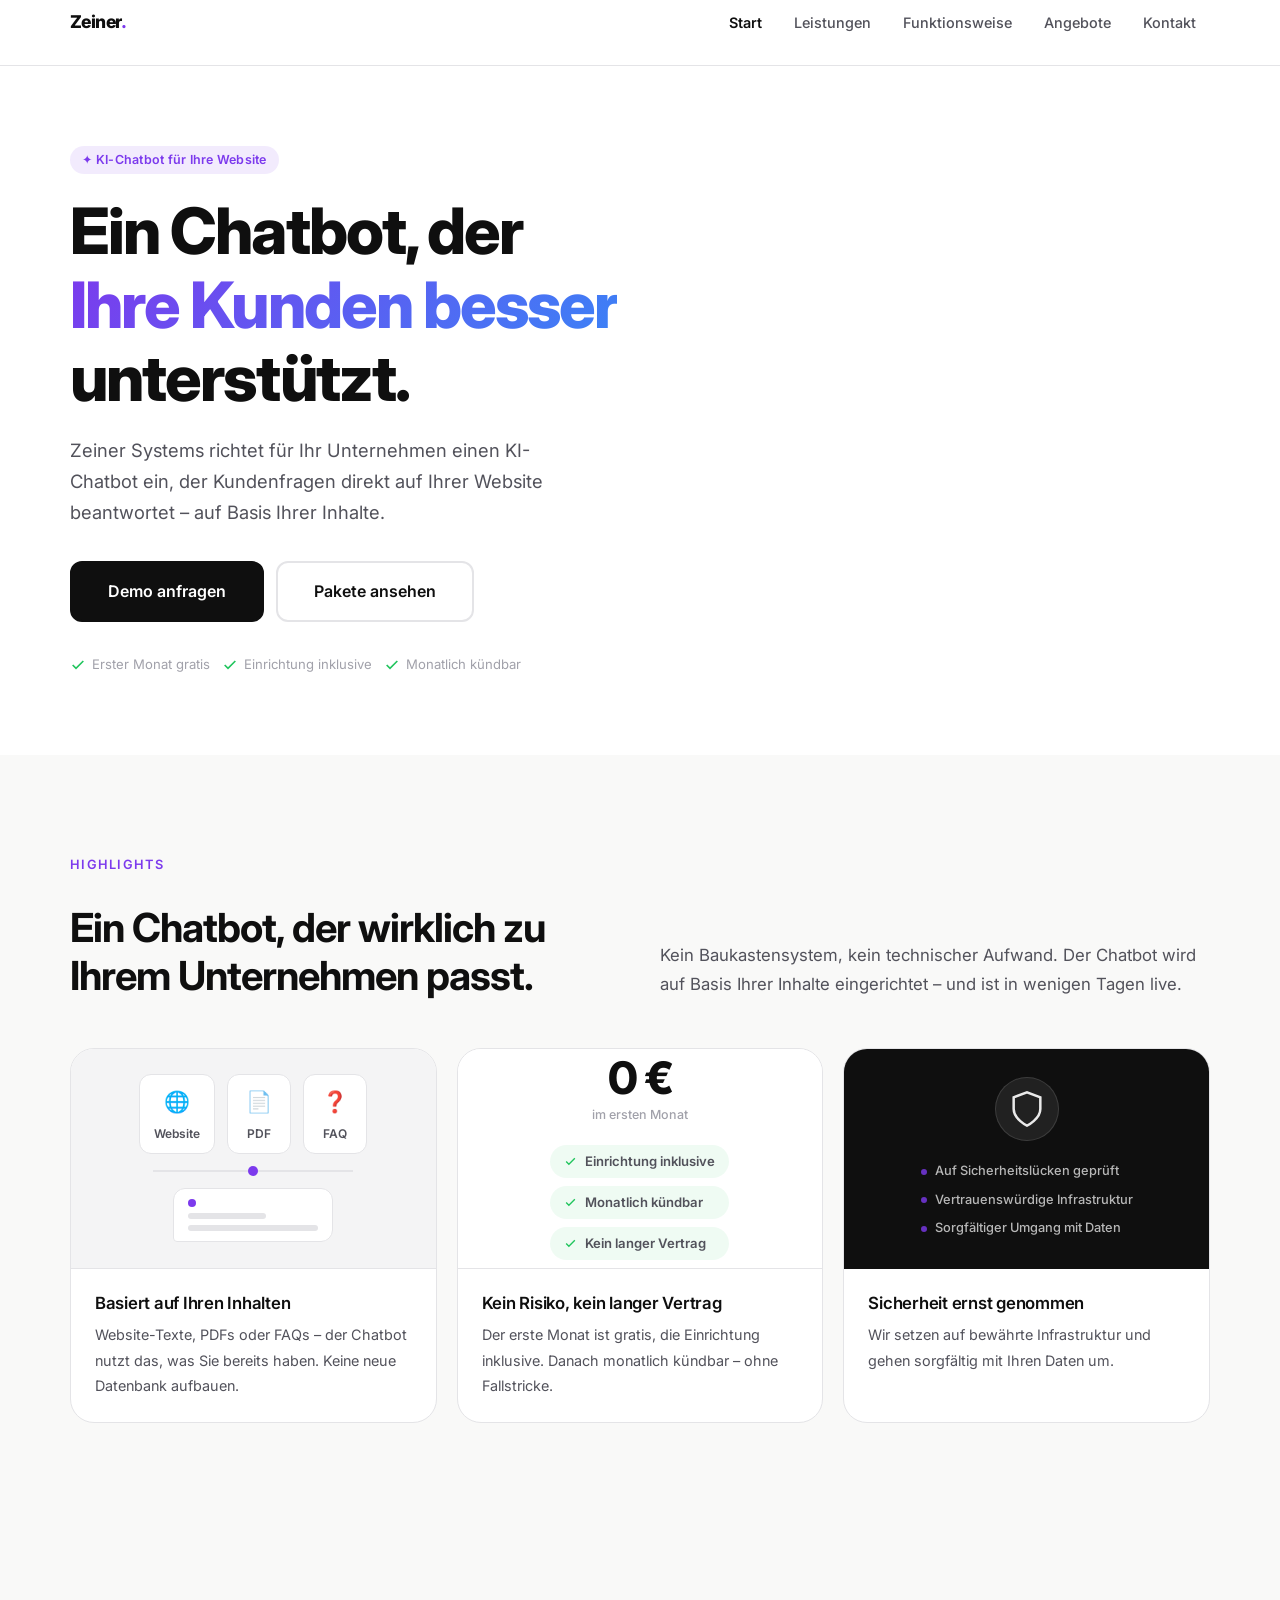
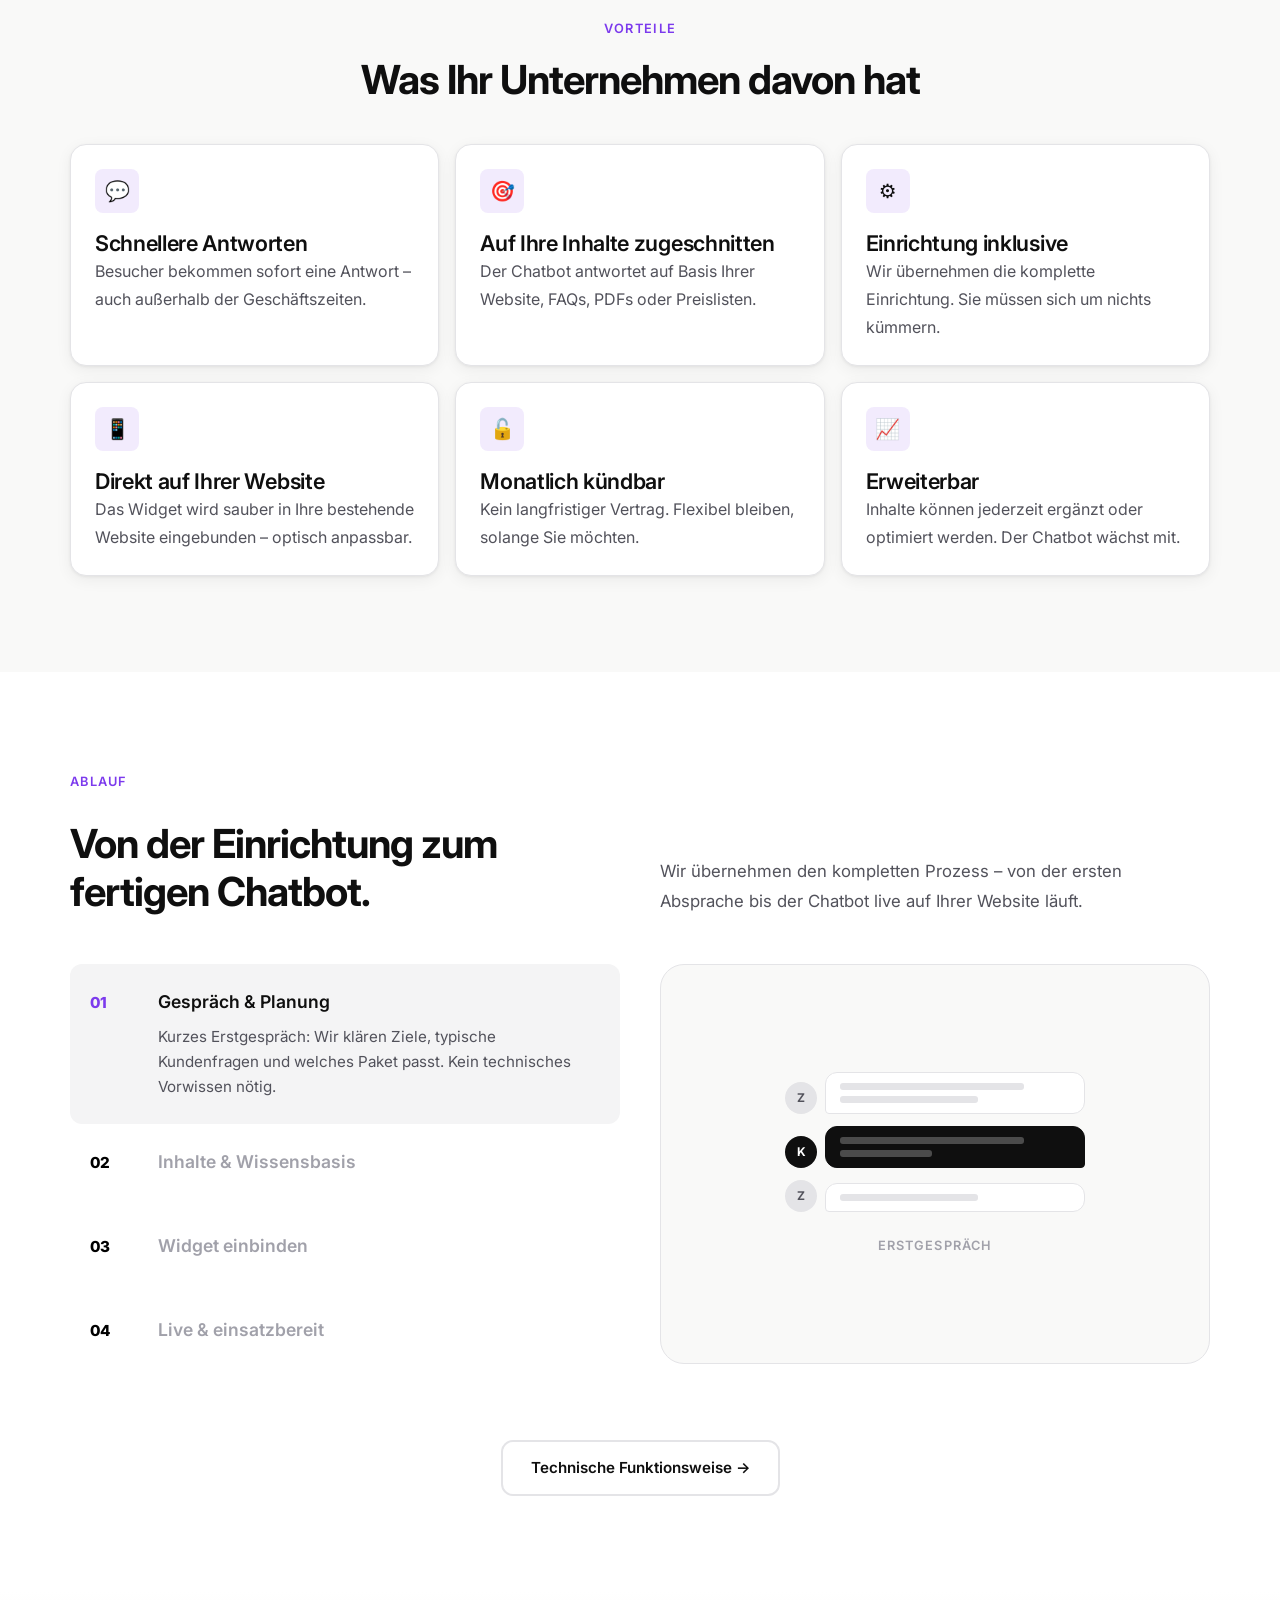
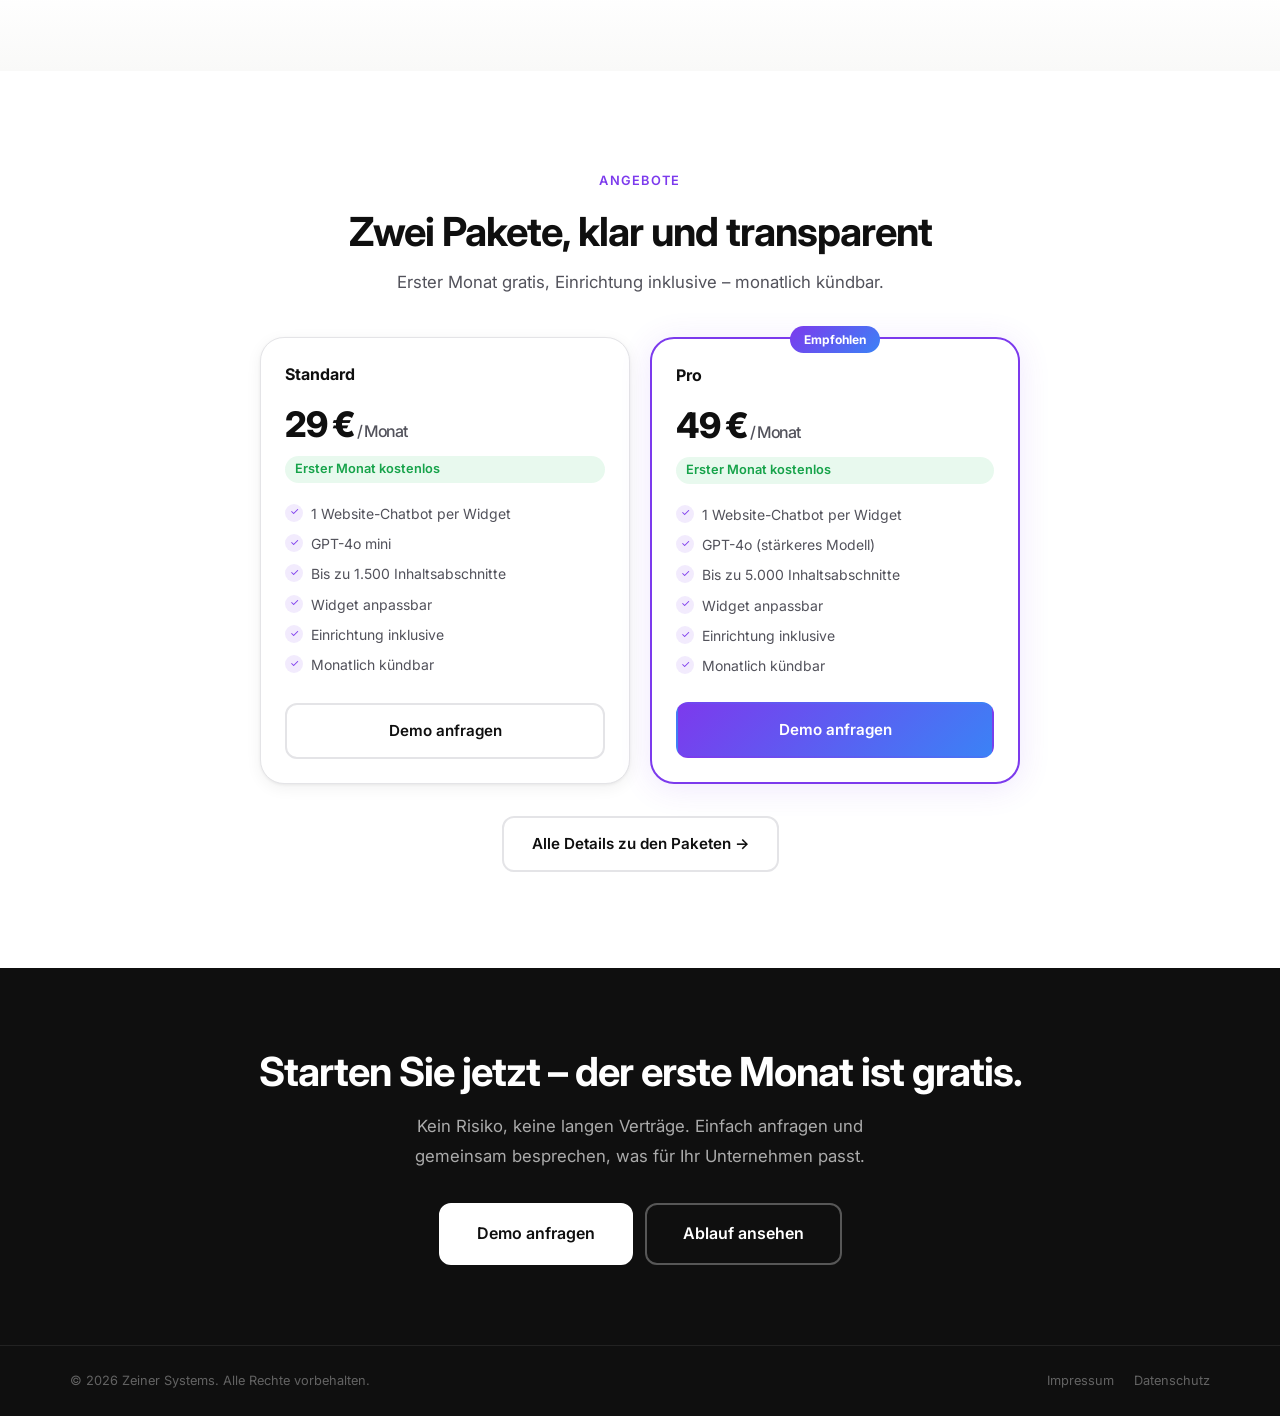
==== index.html @ 7c0a09e2 "fix" ====
<!DOCTYPE html>
<html lang="de">
<head>
  <meta charset="UTF-8" />
  <meta name="viewport" content="width=device-width, initial-scale=1.0" />
  <title>Zeiner Systems – KI-Chatbot für Ihre Website</title>
  <meta name="description" content="Zeiner Systems richtet für Ihr Unternehmen einen KI-Chatbot ein, der Kundenfragen direkt auf Ihrer Website beantwortet. Einfach, professionell, monatlich kündbar." />
  <link rel="preconnect" href="https://fonts.googleapis.com" />
  <link rel="preconnect" href="https://fonts.gstatic.com" crossorigin />
  <link href="https://fonts.googleapis.com/css2?family=Inter:wght@400;500;600;700;800&display=swap" rel="stylesheet" />
  <link rel="stylesheet" href="css/style.css" />
</head>
<body>

  <!-- ── Navigation ──────────────────────────────────────── -->
  <nav class="nav" role="navigation" aria-label="Hauptnavigation">
    <div class="container">
      <div class="nav-inner">
        <a href="index.html" class="nav-logo">Zeiner<span>.</span></a>

        <div class="nav-links" role="list">
          <a href="index.html" class="active" role="listitem">Start</a>
          <a href="leistungen.html" role="listitem">Leistungen</a>
          <a href="funktionsweise.html" role="listitem">Funktionsweise</a>
          <a href="angebote.html" role="listitem">Angebote</a>
          <a href="kontakt.html" role="listitem">Kontakt</a>
        </div>

        <div class="nav-cta">
          <a href="angebote.html" class="btn btn-outline btn-sm">Pakete ansehen</a>
          <a href="kontakt.html" class="btn btn-primary btn-sm">Kontakt aufnehmen</a>
        </div>

        <button class="nav-hamburger" id="hamburgerBtn" aria-label="Menü öffnen" aria-expanded="false" aria-controls="mobileMenu">
          <span></span>
          <span></span>
          <span></span>
        </button>
      </div>
    </div>
  </nav>

  <!-- ── Mobile Menu ──────────────────────────────────────── -->
  <div class="mobile-menu" id="mobileMenu" role="dialog" aria-label="Mobilmenü">
    <a href="index.html">Start</a>
    <a href="leistungen.html">Leistungen & Ablauf</a>
    <a href="funktionsweise.html">Funktionsweise</a>
    <a href="angebote.html">Angebote</a>
    <a href="kontakt.html">Kontakt</a>
    <div class="mobile-menu-cta">
      <a href="angebote.html" class="btn btn-outline btn-full">Pakete ansehen</a>
      <a href="kontakt.html" class="btn btn-primary btn-full">Kontakt aufnehmen</a>
    </div>
  </div>

  <main>

    <!-- ── Hero ─────────────────────────────────────────────── -->
    <section class="hero">
      <div class="container">
        <div class="hero-split">

          <!-- Left: Text -->
          <div class="hero-text">
            <div class="hero-badge">
              <span class="badge badge-violet">✦ KI-Chatbot für Ihre Website</span>
            </div>

            <h1>
              Ein Chatbot, der<br />
              <span class="gradient-text">Ihre Kunden besser</span><br />
              unterstützt.
            </h1>

            <p class="hero-sub">
              Zeiner Systems richtet für Ihr Unternehmen einen KI-Chatbot ein, der
              Kundenfragen direkt auf Ihrer Website beantwortet – auf Basis Ihrer Inhalte.
            </p>

            <div class="hero-actions">
              <a href="kontakt.html" class="btn btn-primary btn-lg btn-full">Demo anfragen</a>
              <a href="angebote.html" class="btn btn-outline btn-lg btn-full">Pakete ansehen</a>
            </div>

            <div class="hero-trust">
              <div class="hero-trust-item">
                <svg width="16" height="16" viewBox="0 0 24 24" fill="none" stroke="#22c55e" stroke-width="2.5" aria-hidden="true"><polyline points="20 6 9 17 4 12"></polyline></svg>
                <span>Erster Monat gratis</span>
              </div>
              <div class="hero-trust-item">
                <svg width="16" height="16" viewBox="0 0 24 24" fill="none" stroke="#22c55e" stroke-width="2.5" aria-hidden="true"><polyline points="20 6 9 17 4 12"></polyline></svg>
                <span>Einrichtung inklusive</span>
              </div>
              <div class="hero-trust-item">
                <svg width="16" height="16" viewBox="0 0 24 24" fill="none" stroke="#22c55e" stroke-width="2.5" aria-hidden="true"><polyline points="20 6 9 17 4 12"></polyline></svg>
                <span>Monatlich kündbar</span>
              </div>
            </div>
          </div>

          <!-- Right: Visual -->
          <div class="hero-visual" aria-hidden="true">
            <video
              src="assets/animation-prototyp.MOV"
              autoplay
              loop
              muted
              playsinline
              style="width:100%; border-radius: var(--radius-xl); display:block;"
            ></video>
          </div>

        </div>
      </div>
    </section>

    <!-- ── Highlights ────────────────────────────────────── -->
    <section class="highlights-section">
      <div class="container">

        <div class="highlights-header">
          <div class="highlights-header-left">
            <span class="section-label">Highlights</span>
            <h2>Ein Chatbot, der wirklich zu Ihrem Unternehmen passt.</h2>
          </div>
          <div class="highlights-header-right">
            <p>Kein Baukastensystem, kein technischer Aufwand. Der Chatbot wird auf Basis Ihrer Inhalte eingerichtet – und ist in wenigen Tagen live.</p>
          </div>
        </div>

        <div class="highlights-grid">

          <!-- Card 1: Ihre Inhalte -->
          <div class="highlight-card">
            <div class="highlight-visual hl-visual-content" aria-hidden="true">
              <div class="hl-sources">
                <div class="hl-source-item">
                  <span>🌐</span><span>Website</span>
                </div>
                <div class="hl-source-item">
                  <span>📄</span><span>PDF</span>
                </div>
                <div class="hl-source-item">
                  <span>❓</span><span>FAQ</span>
                </div>
              </div>
              <div class="hl-arrow-row">
                <div class="hl-arrow-line"></div>
                <div class="hl-arrow-dot"></div>
                <div class="hl-arrow-line"></div>
              </div>
              <div class="hl-chat-bubble">
                <div class="hl-chat-dot"></div>
                <div class="hl-chat-line short"></div>
                <div class="hl-chat-line"></div>
              </div>
            </div>
            <div class="highlight-body">
              <h3>Basiert auf Ihren Inhalten</h3>
              <p>Website-Texte, PDFs oder FAQs – der Chatbot nutzt das, was Sie bereits haben. Keine neue Datenbank aufbauen.</p>
            </div>
          </div>

          <!-- Card 2: Kein Risiko -->
          <div class="highlight-card">
            <div class="highlight-visual hl-visual-risk" aria-hidden="true">
              <div class="hl-risk-price">
                <span class="hl-risk-zero">0 €</span>
                <span class="hl-risk-label">im ersten Monat</span>
              </div>
              <div class="hl-risk-items">
                <div class="hl-risk-item">
                  <svg width="13" height="13" viewBox="0 0 24 24" fill="none" stroke="#22c55e" stroke-width="2.5"><polyline points="20 6 9 17 4 12"></polyline></svg>
                  Einrichtung inklusive
                </div>
                <div class="hl-risk-item">
                  <svg width="13" height="13" viewBox="0 0 24 24" fill="none" stroke="#22c55e" stroke-width="2.5"><polyline points="20 6 9 17 4 12"></polyline></svg>
                  Monatlich kündbar
                </div>
                <div class="hl-risk-item">
                  <svg width="13" height="13" viewBox="0 0 24 24" fill="none" stroke="#22c55e" stroke-width="2.5"><polyline points="20 6 9 17 4 12"></polyline></svg>
                  Kein langer Vertrag
                </div>
              </div>
            </div>
            <div class="highlight-body">
              <h3>Kein Risiko, kein langer Vertrag</h3>
              <p>Der erste Monat ist gratis, die Einrichtung inklusive. Danach monatlich kündbar – ohne Fallstricke.</p>
            </div>
          </div>

          <!-- Card 3: Sicherheit -->
          <div class="highlight-card">
            <div class="highlight-visual hl-visual-security" aria-hidden="true">
              <div class="hl-shield">
                <svg width="40" height="40" viewBox="0 0 24 24" fill="none" stroke="rgba(255,255,255,0.9)" stroke-width="1.5"><path d="M12 22s8-4 8-10V5l-8-3-8 3v7c0 6 8 10 8 10z"/></svg>
              </div>
              <div class="hl-security-checks">
                <div class="hl-security-item">
                  <div class="hl-security-dot"></div>
                  Auf Sicherheitslücken geprüft
                </div>
                <div class="hl-security-item">
                  <div class="hl-security-dot"></div>
                  Vertrauenswürdige Infrastruktur
                </div>
                <div class="hl-security-item">
                  <div class="hl-security-dot"></div>
                  Sorgfältiger Umgang mit Daten
                </div>
              </div>
            </div>
            <div class="highlight-body">
              <h3>Sicherheit ernst genommen</h3>
              <p>Wir setzen auf bewährte Infrastruktur und gehen sorgfältig mit Ihren Daten um.</p>
            </div>
          </div>

        </div>
      </div>
    </section>

    <!-- ── Features ──────────────────────────────────────── -->
    <section class="features-section">
      <div class="container">
        <div class="section-header centered">
          <div class="section-label">Vorteile</div>
          <h2>Was Ihr Unternehmen davon hat</h2>
        </div>

        <div class="features-grid">
          <div class="card">
            <div class="card-icon accent">💬</div>
            <h3>Schnellere Antworten</h3>
            <p>Besucher bekommen sofort eine Antwort – auch außerhalb der Geschäftszeiten.</p>
          </div>
          <div class="card">
            <div class="card-icon accent">🎯</div>
            <h3>Auf Ihre Inhalte zugeschnitten</h3>
            <p>Der Chatbot antwortet auf Basis Ihrer Website, FAQs, PDFs oder Preislisten.</p>
          </div>
          <div class="card">
            <div class="card-icon accent">⚙️</div>
            <h3>Einrichtung inklusive</h3>
            <p>Wir übernehmen die komplette Einrichtung. Sie müssen sich um nichts kümmern.</p>
          </div>
          <div class="card">
            <div class="card-icon accent">📱</div>
            <h3>Direkt auf Ihrer Website</h3>
            <p>Das Widget wird sauber in Ihre bestehende Website eingebunden – optisch anpassbar.</p>
          </div>
          <div class="card">
            <div class="card-icon accent">🔓</div>
            <h3>Monatlich kündbar</h3>
            <p>Kein langfristiger Vertrag. Flexibel bleiben, solange Sie möchten.</p>
          </div>
          <div class="card">
            <div class="card-icon accent">📈</div>
            <h3>Erweiterbar</h3>
            <p>Inhalte können jederzeit ergänzt oder optimiert werden. Der Chatbot wächst mit.</p>
          </div>
        </div>
      </div>
    </section>

    <!-- ── Process Steps ─────────────────────────────────── -->
    <section class="ps-section">
      <div class="container">

        <div class="ps-header">
          <div class="ps-header-left">
            <span class="section-label">Ablauf</span>
            <h2>Von der Einrichtung zum fertigen Chatbot.</h2>
          </div>
          <div class="ps-header-right">
            <p>Wir übernehmen den kompletten Prozess – von der ersten Absprache bis der Chatbot live auf Ihrer Website läuft.</p>
          </div>
        </div>

        <div class="ps-split">

          <!-- Left: Steps -->
          <div class="ps-steps" role="list">

            <button class="ps-step active" data-step="1" role="listitem" aria-pressed="true">
              <span class="ps-num">01</span>
              <div class="ps-step-body">
                <span class="ps-step-title">Gespräch & Planung</span>
                <p class="ps-step-desc">Kurzes Erstgespräch: Wir klären Ziele, typische Kundenfragen und welches Paket passt. Kein technisches Vorwissen nötig.</p>
              </div>
            </button>

            <button class="ps-step" data-step="2" role="listitem" aria-pressed="false">
              <span class="ps-num">02</span>
              <div class="ps-step-body">
                <span class="ps-step-title">Inhalte & Wissensbasis</span>
                <p class="ps-step-desc">Ihre Website, PDFs oder FAQs dienen als Grundlage. Wir pflegen die Inhalte ein und bauen die Wissensbasis auf.</p>
              </div>
            </button>

            <button class="ps-step" data-step="3" role="listitem" aria-pressed="false">
              <span class="ps-num">03</span>
              <div class="ps-step-body">
                <span class="ps-step-title">Widget einbinden</span>
                <p class="ps-step-desc">Das Chat-Widget wird in Ihre Website integriert und optisch angepasst. Sie sehen es vor dem Livegang.</p>
              </div>
            </button>

            <button class="ps-step" data-step="4" role="listitem" aria-pressed="false">
              <span class="ps-num">04</span>
              <div class="ps-step-body">
                <span class="ps-step-title">Live & einsatzbereit</span>
                <p class="ps-step-desc">Nach Ihrer Freigabe geht der Chatbot live. Ab diesem Moment beantwortet er Kundenfragen direkt auf Ihrer Website.</p>
              </div>
            </button>

          </div>

          <!-- Right: Visual Panel -->
          <div class="ps-visual-panel" aria-hidden="true">

            <!-- Visual 1: Gespräch -->
            <div class="ps-visual active" data-visual="1">
              <div class="ps-vis-conversation">
                <div class="ps-vis-bubble left">
                  <div class="ps-vis-avatar">Z</div>
                  <div class="ps-vis-msg">
                    <div class="ps-vis-line long"></div>
                    <div class="ps-vis-line medium"></div>
                  </div>
                </div>
                <div class="ps-vis-bubble right">
                  <div class="ps-vis-msg dark">
                    <div class="ps-vis-line long white"></div>
                    <div class="ps-vis-line short white"></div>
                  </div>
                  <div class="ps-vis-avatar dark">K</div>
                </div>
                <div class="ps-vis-bubble left">
                  <div class="ps-vis-avatar">Z</div>
                  <div class="ps-vis-msg">
                    <div class="ps-vis-line medium"></div>
                  </div>
                </div>
              </div>
              <div class="ps-vis-label">Erstgespräch</div>
            </div>

            <!-- Visual 2: Inhalte -->
            <div class="ps-visual" data-visual="2">
              <div class="ps-vis-sources-flow">
                <div class="ps-vis-source-row">
                  <div class="ps-vis-source-chip">🌐 Website</div>
                  <div class="ps-vis-source-chip">📄 PDF</div>
                  <div class="ps-vis-source-chip">❓ FAQ</div>
                </div>
                <div class="ps-vis-flow-arrow">
                  <svg width="20" height="20" viewBox="0 0 24 24" fill="none" stroke="var(--gray-400)" stroke-width="2"><line x1="12" y1="5" x2="12" y2="19"></line><polyline points="19 12 12 19 5 12"></polyline></svg>
                </div>
                <div class="ps-vis-db">
                  <div class="ps-vis-db-icon">
                    <svg width="22" height="22" viewBox="0 0 24 24" fill="none" stroke="white" stroke-width="1.5"><ellipse cx="12" cy="5" rx="9" ry="3"></ellipse><path d="M21 12c0 1.66-4 3-9 3s-9-1.34-9-3"></path><path d="M3 5v14c0 1.66 4 3 9 3s9-1.34 9-3V5"></path></svg>
                  </div>
                  <span>Wissensbasis</span>
                </div>
              </div>
              <div class="ps-vis-label">Inhalte werden eingepflegt</div>
            </div>

            <!-- Visual 3: Widget einbinden -->
            <div class="ps-visual" data-visual="3">
              <div class="ps-vis-browser-embed">
                <div class="ps-vis-browser-chrome">
                  <div class="ps-vis-browser-dots">
                    <span></span><span></span><span></span>
                  </div>
                  <div class="ps-vis-browser-urlbar"></div>
                </div>
                <div class="ps-vis-browser-content">
                  <div class="ps-vis-page-lines">
                    <div class="ps-vis-page-line xl"></div>
                    <div class="ps-vis-page-line long"></div>
                    <div class="ps-vis-page-line medium"></div>
                    <div class="ps-vis-page-line short"></div>
                  </div>
                  <div class="ps-vis-widget-corner">
                    <div class="ps-vis-widget-badge">Neu</div>
                    <div class="ps-vis-widget-btn">
                      <svg width="14" height="14" viewBox="0 0 24 24" fill="white"><path d="M20 2H4c-1.1 0-2 .9-2 2v18l4-4h14c1.1 0 2-.9 2-2V4c0-1.1-.9-2-2-2z"/></svg>
                    </div>
                  </div>
                </div>
              </div>
              <div class="ps-vis-label">Widget wird eingebunden</div>
            </div>

            <!-- Visual 4: Live -->
            <div class="ps-visual" data-visual="4">
              <div class="ps-vis-live-chat">
                <div class="ps-vis-live-header">
                  <div class="ps-vis-live-status">
                    <span class="ps-vis-live-dot"></span>
                    Live
                  </div>
                  <span class="ps-vis-live-name">Ihr Chatbot</span>
                </div>
                <div class="ps-vis-live-msgs">
                  <div class="ps-vis-live-msg bot">
                    <div class="ps-vis-line medium"></div>
                    <div class="ps-vis-line long"></div>
                  </div>
                  <div class="ps-vis-live-msg user">
                    <div class="ps-vis-line short white"></div>
                  </div>
                  <div class="ps-vis-live-msg bot">
                    <div class="ps-vis-line long"></div>
                    <div class="ps-vis-line medium"></div>
                    <div class="ps-vis-line short"></div>
                  </div>
                </div>
              </div>
              <div class="ps-vis-label">Chatbot beantwortet Fragen</div>
            </div>

          </div>
        </div>

        <div class="ps-cta text-center">
          <a href="funktionsweise.html" class="btn btn-outline">Technische Funktionsweise →</a>
        </div>

      </div>
    </section>

    <!-- Gradient transition: white → off-white -->
    <div style="height: 80px; background: linear-gradient(to bottom, var(--white), var(--off-white)); margin-top: -1px;"></div>

    <!-- ── Pricing Preview ───────────────────────────────── -->
    <section class="pricing-preview">
      <div class="container">
        <div class="section-header centered">
          <div class="section-label">Angebote</div>
          <h2>Zwei Pakete, klar und transparent</h2>
          <p>Erster Monat gratis, Einrichtung inklusive – monatlich kündbar.</p>
        </div>

        <div class="pricing-grid">
          <!-- Standard -->
          <div class="pricing-card">
            <div class="pricing-card-name">Standard</div>
            <div class="pricing-card-price">29 €<span> / Monat</span></div>
            <div class="pricing-card-sub">Erster Monat kostenlos</div>
            <ul class="pricing-card-features">
              <li class="pricing-feature">
                <span class="pricing-feature-check">✓</span>
                1 Website-Chatbot per Widget
              </li>
              <li class="pricing-feature">
                <span class="pricing-feature-check">✓</span>
                GPT-4o mini
              </li>
              <li class="pricing-feature">
                <span class="pricing-feature-check">✓</span>
                Bis zu 1.500 Inhaltsabschnitte
              </li>
              <li class="pricing-feature">
                <span class="pricing-feature-check">✓</span>
                Widget anpassbar
              </li>
              <li class="pricing-feature">
                <span class="pricing-feature-check">✓</span>
                Einrichtung inklusive
              </li>
              <li class="pricing-feature">
                <span class="pricing-feature-check">✓</span>
                Monatlich kündbar
              </li>
            </ul>
            <a href="kontakt.html" class="btn btn-outline btn-full">Demo anfragen</a>
          </div>

          <!-- Pro -->
          <div class="pricing-card featured" style="position:relative;">
            <div class="pricing-card-badge">Empfohlen</div>
            <div class="pricing-card-name">Pro</div>
            <div class="pricing-card-price">49 €<span> / Monat</span></div>
            <div class="pricing-card-sub">Erster Monat kostenlos</div>
            <ul class="pricing-card-features">
              <li class="pricing-feature">
                <span class="pricing-feature-check">✓</span>
                1 Website-Chatbot per Widget
              </li>
              <li class="pricing-feature">
                <span class="pricing-feature-check">✓</span>
                GPT-4o (stärkeres Modell)
              </li>
              <li class="pricing-feature">
                <span class="pricing-feature-check">✓</span>
                Bis zu 5.000 Inhaltsabschnitte
              </li>
              <li class="pricing-feature">
                <span class="pricing-feature-check">✓</span>
                Widget anpassbar
              </li>
              <li class="pricing-feature">
                <span class="pricing-feature-check">✓</span>
                Einrichtung inklusive
              </li>
              <li class="pricing-feature">
                <span class="pricing-feature-check">✓</span>
                Monatlich kündbar
              </li>
            </ul>
            <a href="kontakt.html" class="btn btn-gradient btn-full">Demo anfragen</a>
          </div>
        </div>

        <div class="mt-8 text-center">
          <a href="angebote.html" class="btn btn-outline">Alle Details zu den Paketen →</a>
        </div>
      </div>
    </section>

    <!-- ── CTA Banner ─────────────────────────────────────── -->
    <section class="cta-banner">
      <div class="container">
        <h2>Starten Sie jetzt – der erste Monat ist gratis.</h2>
        <p>Kein Risiko, keine langen Verträge. Einfach anfragen und gemeinsam besprechen, was für Ihr Unternehmen passt.</p>
        <div class="cta-banner-actions">
          <a href="kontakt.html" class="btn btn-white btn-lg btn-full">Demo anfragen</a>
          <a href="leistungen.html" class="btn btn-outline-white btn-lg btn-full">Ablauf ansehen</a>
        </div>
      </div>
    </section>

  </main>

  <!-- ── Footer ───────────────────────────────────────────── -->
  <footer class="footer">
    <div class="container">
      <div class="footer-bottom">
        <p>© 2026 Zeiner Systems. Alle Rechte vorbehalten.</p>
        <div class="footer-bottom-links">
          <a href="#">Impressum</a>
          <a href="#">Datenschutz</a>
        </div>
      </div>
    </div>
  </footer>

  <script src="js/main.js"></script>
</body>
</html>
---- css/style.css ----
/* ============================================================
   ZEINER SYSTEMS — Design System
   Mobile-first. Desktop via min-width breakpoints.
   ============================================================ */

/* ── Reset & Box-Model ────────────────────────────────────── */
*, *::before, *::after { box-sizing: border-box; margin: 0; padding: 0; }
html { scroll-behavior: smooth; -webkit-text-size-adjust: 100%; }
body {
  font-family: 'Inter', system-ui, -apple-system, sans-serif;
  background: #ffffff;
  color: #0f0f0f;
  line-height: 1.6;
  font-size: 16px;
  -webkit-font-smoothing: antialiased;
}
img, svg { display: block; max-width: 100%; }
a { color: inherit; text-decoration: none; }
ul { list-style: none; }
button { cursor: pointer; border: none; background: none; font: inherit; }

/* ── Design Tokens ────────────────────────────────────────── */
:root {
  --black:        #0f0f0f;
  --white:        #ffffff;
  --off-white:    #f9f9f8;
  --gray-50:      #f4f4f5;
  --gray-100:     #e4e4e7;
  --gray-400:     #a1a1aa;
  --gray-600:     #52525b;
  --gray-800:     #27272a;

  --accent-from:  #7c3aed;
  --accent-to:    #3b82f6;
  --accent-grad:  linear-gradient(135deg, #7c3aed 0%, #3b82f6 100%);
  --accent-text:  linear-gradient(135deg, #7c3aed 0%, #3b82f6 100%);

  --radius-sm:    8px;
  --radius-md:    12px;
  --radius-lg:    16px;
  --radius-xl:    24px;

  --shadow-card:  0 1px 3px rgba(0,0,0,.06), 0 4px 16px rgba(0,0,0,.06);
  --shadow-md:    0 4px 24px rgba(0,0,0,.10);

  --nav-h:        66px;
  --container:    1140px;

  --sp-1: 4px; --sp-2: 8px; --sp-3: 12px; --sp-4: 16px;
  --sp-5: 20px; --sp-6: 24px; --sp-8: 32px; --sp-10: 40px;
  --sp-12: 48px; --sp-16: 64px; --sp-20: 80px; --sp-24: 96px;
}

/* ── Typography ───────────────────────────────────────────── */
h1 { font-size: clamp(2.2rem, 8vw, 4rem); font-weight: 800; line-height: 1.15; letter-spacing: -0.03em; }
h2 { font-size: clamp(1.7rem, 5vw, 2.5rem); font-weight: 700; line-height: 1.2; letter-spacing: -0.025em; }
h3 { font-size: clamp(1.1rem, 3vw, 1.35rem); font-weight: 600; line-height: 1.3; letter-spacing: -0.015em; }
p  { color: var(--gray-600); line-height: 1.75; }
.text-sm  { font-size: 0.875rem; }
.text-xs  { font-size: 0.8rem; }
.text-lg  { font-size: 1.125rem; }

.gradient-text {
  background: var(--accent-text);
  -webkit-background-clip: text;
  -webkit-text-fill-color: transparent;
  background-clip: text;
}

/* ── Layout ───────────────────────────────────────────────── */
.container {
  width: 100%;
  max-width: var(--container);
  margin: 0 auto;
  padding: 0 var(--sp-5);
}
@media (min-width: 640px)  { .container { padding: 0 var(--sp-8); } }
@media (min-width: 1024px) { .container { padding: 0; } }

section { padding: var(--sp-16) 0; }
@media (min-width: 768px) { section { padding: var(--sp-20) 0; } }
@media (min-width: 1024px) { section { padding: var(--sp-24) 0; } }

.section-label {
  display: inline-flex;
  align-items: center;
  gap: var(--sp-2);
  font-size: 0.8rem;
  font-weight: 600;
  text-transform: uppercase;
  letter-spacing: 0.1em;
  color: var(--accent-from);
  margin-bottom: var(--sp-4);
}
.section-header {
  max-width: 640px;
  margin-bottom: var(--sp-10);
}
.section-header p { margin-top: var(--sp-3); font-size: 1.05rem; }
.section-header.centered { text-align: center; margin: 0 auto var(--sp-10); }

/* ── Buttons ──────────────────────────────────────────────── */
.btn {
  display: inline-flex;
  align-items: center;
  justify-content: center;
  gap: var(--sp-2);
  padding: 14px 28px;
  border-radius: var(--radius-md);
  font-size: 0.95rem;
  font-weight: 600;
  transition: all 0.18s ease;
  white-space: nowrap;
  min-height: 48px;
}
.btn-primary {
  background: var(--black);
  color: var(--white);
  border: 2px solid var(--black);
}
.btn-primary:hover { background: var(--gray-800); border-color: var(--gray-800); transform: translateY(-1px); box-shadow: var(--shadow-md); }
.btn-primary:active { transform: translateY(0); }

.btn-outline {
  background: transparent;
  color: var(--black);
  border: 2px solid var(--gray-100);
}
.btn-outline:hover { border-color: var(--black); background: var(--gray-50); }

.btn-gradient {
  background: var(--accent-grad);
  color: var(--white);
  border: 2px solid transparent;
}
.btn-gradient:hover { opacity: 0.9; transform: translateY(-1px); box-shadow: 0 6px 24px rgba(124,58,237,.3); }

.btn-full { width: 100%; }
.btn-lg { padding: 16px 36px; font-size: 1rem; min-height: 54px; }
.btn-sm { padding: 10px 20px; font-size: 0.875rem; min-height: 40px; }

/* ── Badge ────────────────────────────────────────────────── */
.badge {
  display: inline-flex;
  align-items: center;
  gap: var(--sp-1);
  padding: 4px 12px;
  border-radius: 99px;
  font-size: 0.78rem;
  font-weight: 600;
  letter-spacing: 0.02em;
}
.badge-violet { background: rgba(124,58,237,.1); color: var(--accent-from); }
.badge-green  { background: rgba(34,197,94,.1); color: #16a34a; }
.badge-dark   { background: var(--black); color: var(--white); }

/* ── Card ─────────────────────────────────────────────────── */
.card {
  background: var(--white);
  border: 1px solid var(--gray-100);
  border-radius: var(--radius-lg);
  padding: var(--sp-6);
  box-shadow: var(--shadow-card);
  transition: box-shadow 0.2s ease, transform 0.2s ease;
}
.card:hover { box-shadow: var(--shadow-md); transform: translateY(-2px); }

.card-icon {
  width: 44px;
  height: 44px;
  border-radius: var(--radius-sm);
  background: var(--gray-50);
  display: flex;
  align-items: center;
  justify-content: center;
  margin-bottom: var(--sp-4);
  font-size: 1.25rem;
}
.card-icon.accent { background: rgba(124,58,237,.1); }

/* ── Navigation ───────────────────────────────────────────── */
.nav {
  position: sticky;
  top: 0;
  z-index: 100;
  height: var(--nav-h);
  background: rgba(255,255,255,.92);
  backdrop-filter: blur(12px);
  -webkit-backdrop-filter: blur(12px);
  border-bottom: 1px solid var(--gray-100);
}
.nav-inner {
  height: 100%;
  display: flex;
  align-items: center;
  justify-content: space-between;
  gap: var(--sp-4);
  /* shifts content down to visually balance against the 1px border-bottom */
  padding-top: 3px;
}
.nav-logo {
  font-size: 1.1rem;
  font-weight: 800;
  letter-spacing: -0.03em;
  color: var(--black);
  flex-shrink: 0;
}
.nav-logo span { color: var(--accent-from); }

.nav-links {
  display: none;
  gap: var(--sp-1);
}
@media (min-width: 768px) { .nav-links { display: flex; align-items: center; } }

.nav-links a {
  padding: 8px 14px;
  border-radius: var(--radius-sm);
  font-size: 0.9rem;
  font-weight: 500;
  color: var(--gray-600);
  transition: color 0.15s, background 0.15s;
}
.nav-links a:hover { color: var(--black); background: var(--gray-50); }
.nav-links a.active { color: var(--black); font-weight: 600; }

.nav-cta { display: none; }

.nav-hamburger {
  display: flex;
  flex-direction: column;
  gap: 5px;
  padding: 10px;
  border-radius: var(--radius-sm);
  min-width: 44px;
  min-height: 44px;
  align-items: center;
  justify-content: center;
  transition: background 0.15s;
}
.nav-hamburger:hover { background: var(--gray-50); }
.nav-hamburger span {
  display: block;
  width: 22px;
  height: 2px;
  background: var(--black);
  border-radius: 2px;
  transition: all 0.25s ease;
}
@media (min-width: 768px) { .nav-hamburger { display: none; } }

/* Hamburger open state */
.nav-hamburger.open span:nth-child(1) { transform: translateY(7px) rotate(45deg); }
.nav-hamburger.open span:nth-child(2) { opacity: 0; transform: scaleX(0); }
.nav-hamburger.open span:nth-child(3) { transform: translateY(-7px) rotate(-45deg); }

/* Mobile Menu Overlay */
.mobile-menu {
  display: none;
  position: fixed;
  inset: 0;
  top: var(--nav-h);
  background: var(--white);
  z-index: 99;
  padding: var(--sp-6) var(--sp-5);
  flex-direction: column;
  gap: var(--sp-2);
  overflow-y: auto;
}
.mobile-menu.open { display: flex; }
@media (min-width: 768px) { .mobile-menu { display: none !important; } }

.mobile-menu a {
  display: block;
  padding: 16px var(--sp-4);
  border-radius: var(--radius-md);
  font-size: 1.1rem;
  font-weight: 500;
  color: var(--black);
  border-bottom: 1px solid var(--gray-100);
  transition: background 0.15s;
}
.mobile-menu a:hover { background: var(--gray-50); }
.mobile-menu a:last-of-type { border-bottom: none; }

.mobile-menu-cta {
  margin-top: var(--sp-4);
  display: flex;
  flex-direction: column;
  gap: var(--sp-3);
}

/* ── Hero ─────────────────────────────────────────────────── */
.hero {
  background: var(--white);
  padding: var(--sp-16) 0;
}
@media (min-width: 1024px) { .hero { padding: var(--sp-20) 0; } }


/* Mobile: stacked + centered */
.hero-split {
  display: flex;
  flex-direction: column;
  align-items: center;
  gap: var(--sp-12);
  text-align: center;
}

/* Desktop: two columns, text left */
@media (min-width: 1024px) {
  .hero-split {
    flex-direction: row;
    align-items: center;
    gap: var(--sp-10);
    text-align: left;
  }
  .hero-text { flex: 1 1 0; min-width: 0; }
  .hero-visual { flex: 0 0 46%; width: 46%; margin: 0; }
}

@media (min-width: 1200px) {
  .hero-visual { flex: 0 0 48%; width: 48%; }
}

.hero-badge { margin-bottom: var(--sp-5); }

.hero h1 { margin-bottom: var(--sp-5); }

.hero-sub {
  font-size: 1.1rem;
  color: var(--gray-600);
  max-width: 520px;
  margin: 0 auto var(--sp-8);
  line-height: 1.7;
}
@media (min-width: 1024px) {
  .hero-sub { margin-left: 0; font-size: 1.15rem; }
}

.hero-actions {
  display: flex;
  flex-direction: column;
  gap: var(--sp-3);
  align-items: center;
  width: 100%;
  max-width: 400px;
  margin: 0 auto var(--sp-8);
}
@media (min-width: 480px) {
  .hero-actions { flex-direction: row; justify-content: center; max-width: none; }
  .hero-actions .btn { width: auto; }
}
@media (min-width: 1024px) {
  .hero-actions { justify-content: flex-start; margin-left: 0; }
}

.hero-trust {
  font-size: 0.82rem;
  color: var(--gray-400);
  display: flex;
  align-items: center;
  justify-content: center;
  flex-wrap: wrap;
  gap: var(--sp-3);
}
@media (min-width: 1024px) { .hero-trust { justify-content: flex-start; } }
.hero-trust-item { display: flex; align-items: center; gap: 6px; }

/* Visual slot — swap out .chat-preview for a <video> or <img> when ready */
.hero-visual {
  width: 100%;
  max-width: 560px;
  margin: 0 auto;
}

.chat-preview {
  background: var(--white);
  border: 1px solid var(--gray-100);
  border-radius: var(--radius-xl);
  box-shadow: 0 8px 48px rgba(0,0,0,.10), 0 1px 4px rgba(0,0,0,.06);
  overflow: hidden;
}
.chat-preview-header {
  background: var(--black);
  padding: 16px var(--sp-5);
  display: flex;
  align-items: center;
  gap: var(--sp-3);
}
.chat-preview-header-dot {
  width: 8px; height: 8px;
  border-radius: 50%;
  background: rgba(255,255,255,.3);
}
.chat-preview-header-title {
  font-size: 0.875rem;
  font-weight: 600;
  color: var(--white);
  flex: 1;
}
.chat-preview-header-badge {
  font-size: 0.7rem;
  padding: 3px 10px;
  border-radius: 99px;
  background: rgba(255,255,255,.15);
  color: rgba(255,255,255,.8);
}
.chat-preview-body {
  padding: var(--sp-5);
  display: flex;
  flex-direction: column;
  gap: var(--sp-4);
  min-height: 180px;
}
@media (min-width: 480px) { .chat-preview-body { min-height: 220px; } }

.chat-msg {
  max-width: 85%;
  padding: 12px 16px;
  border-radius: var(--radius-lg);
  font-size: 0.9rem;
  line-height: 1.5;
}
.chat-msg-bot {
  background: var(--gray-50);
  border: 1px solid var(--gray-100);
  color: var(--black);
  border-bottom-left-radius: 4px;
  align-self: flex-start;
}
.chat-msg-user {
  background: var(--black);
  color: var(--white);
  border-bottom-right-radius: 4px;
  align-self: flex-end;
}
.chat-msg-bot p { color: var(--black); font-size: 0.9rem; }
.chat-preview-input {
  border-top: 1px solid var(--gray-100);
  padding: var(--sp-3) var(--sp-5);
  display: flex;
  align-items: center;
  gap: var(--sp-3);
  background: var(--gray-50);
}
.chat-preview-input-text {
  flex: 1;
  font-size: 0.875rem;
  color: var(--gray-400);
}
.chat-preview-send {
  width: 36px; height: 36px;
  border-radius: var(--radius-sm);
  background: var(--black);
  display: flex;
  align-items: center;
  justify-content: center;
  flex-shrink: 0;
}

/* ── Highlights ───────────────────────────────────────────── */
.highlights-section { background: var(--off-white); }

.highlights-header {
  display: grid;
  grid-template-columns: 1fr;
  gap: var(--sp-4);
  margin-bottom: var(--sp-10);
}
@media (min-width: 768px) {
  .highlights-header {
    grid-template-columns: 1fr 1fr;
    gap: var(--sp-10);
    align-items: end;
    margin-bottom: var(--sp-12);
  }
}
.highlights-header-left h2 { margin-top: var(--sp-3); }
.highlights-header-right p { font-size: 1.05rem; }

.highlights-grid {
  display: grid;
  grid-template-columns: 1fr;
  gap: var(--sp-4);
}
@media (min-width: 768px) { .highlights-grid { grid-template-columns: repeat(3, 1fr); gap: var(--sp-5); } }

.highlight-card {
  background: var(--white);
  border: 1px solid var(--gray-100);
  border-radius: var(--radius-xl);
  overflow: hidden;
  display: flex;
  flex-direction: column;
}

/* Visual area — same height on all cards */
.highlight-visual {
  height: 200px;
  background: var(--gray-50);
  display: flex;
  flex-direction: column;
  align-items: center;
  justify-content: center;
  gap: var(--sp-4);
  padding: var(--sp-6);
  border-bottom: 1px solid var(--gray-100);
}
@media (min-width: 768px) { .highlight-visual { height: 220px; } }

.highlight-body {
  padding: var(--sp-6);
  flex: 1;
}
.highlight-body h3 { margin-bottom: var(--sp-2); font-size: 1.05rem; }
.highlight-body p  { font-size: 0.9rem; }

/* ── Visual: Card 1 — Inhalte ─────────────────────────────── */
.hl-visual-content { gap: var(--sp-3); }

.hl-sources {
  display: flex;
  gap: var(--sp-3);
}
.hl-source-item {
  display: flex;
  flex-direction: column;
  align-items: center;
  gap: 6px;
  background: var(--white);
  border: 1px solid var(--gray-100);
  border-radius: var(--radius-md);
  padding: 10px 14px;
  font-size: 0.75rem;
  font-weight: 600;
  color: var(--gray-600);
  min-width: 64px;
}
.hl-source-item span:first-child { font-size: 1.3rem; }

.hl-arrow-row {
  display: flex;
  align-items: center;
  width: 100%;
  max-width: 200px;
}
.hl-arrow-line {
  flex: 1;
  height: 2px;
  background: var(--gray-100);
}
.hl-arrow-dot {
  width: 10px; height: 10px;
  border-radius: 50%;
  background: var(--accent-from);
  flex-shrink: 0;
}

.hl-chat-bubble {
  background: var(--white);
  border: 1px solid var(--gray-100);
  border-radius: var(--radius-md);
  border-bottom-left-radius: 4px;
  padding: 10px 14px;
  display: flex;
  flex-direction: column;
  gap: 6px;
  width: 160px;
}
.hl-chat-dot {
  width: 8px; height: 8px;
  border-radius: 50%;
  background: var(--accent-from);
}
.hl-chat-line {
  height: 6px;
  border-radius: 3px;
  background: var(--gray-100);
}
.hl-chat-line.short { width: 60%; }

/* ── Visual: Card 2 — Kein Risiko ─────────────────────────── */
.hl-visual-risk {
  gap: var(--sp-5);
  background: var(--white);
}

.hl-risk-price {
  display: flex;
  flex-direction: column;
  align-items: center;
  gap: 4px;
}
.hl-risk-zero {
  font-size: 2.8rem;
  font-weight: 800;
  letter-spacing: -0.04em;
  color: var(--black);
  line-height: 1;
}
.hl-risk-label {
  font-size: 0.78rem;
  color: var(--gray-400);
  font-weight: 500;
}

.hl-risk-items {
  display: flex;
  flex-direction: column;
  gap: var(--sp-2);
}
.hl-risk-item {
  display: flex;
  align-items: center;
  gap: 8px;
  font-size: 0.82rem;
  font-weight: 600;
  color: var(--gray-600);
  background: rgba(34,197,94,.07);
  padding: 6px 14px;
  border-radius: 99px;
}

/* ── Visual: Card 3 — Sicherheit ──────────────────────────── */
.hl-visual-security {
  background: var(--black);
  border-bottom-color: transparent;
  gap: var(--sp-5);
}

.hl-shield {
  width: 64px; height: 64px;
  border-radius: 50%;
  background: rgba(255,255,255,.08);
  border: 1px solid rgba(255,255,255,.12);
  display: flex;
  align-items: center;
  justify-content: center;
  flex-shrink: 0;
}

.hl-security-checks {
  display: flex;
  flex-direction: column;
  gap: var(--sp-2);
}
.hl-security-item {
  display: flex;
  align-items: center;
  gap: 8px;
  font-size: 0.8rem;
  color: rgba(255,255,255,.7);
  font-weight: 500;
}
.hl-security-dot {
  width: 6px; height: 6px;
  border-radius: 50%;
  background: rgba(124,58,237,.8);
  flex-shrink: 0;
}

/* ── Process Steps ────────────────────────────────────────── */
.ps-section { background: var(--white); padding-bottom: var(--sp-20); }
@media (min-width: 768px) { .ps-section { padding-bottom: var(--sp-24); } }

.ps-section .ps-cta { margin-top: var(--sp-16); }

.ps-header {
  display: grid;
  grid-template-columns: 1fr;
  gap: var(--sp-4);
  margin-bottom: var(--sp-10);
}
@media (min-width: 768px) {
  .ps-header {
    grid-template-columns: 1fr 1fr;
    gap: var(--sp-10);
    align-items: end;
    margin-bottom: var(--sp-12);
  }
}
.ps-header-left h2 { margin-top: var(--sp-3); }
.ps-header-right p { font-size: 1.05rem; }

.ps-split {
  display: grid;
  grid-template-columns: 1fr;
  gap: var(--sp-6);
}
@media (min-width: 900px) {
  .ps-split {
    grid-template-columns: 1fr 1fr;
    gap: var(--sp-10);
    align-items: start;
  }
}

/* Steps list */
.ps-steps {
  display: flex;
  flex-direction: column;
  gap: 0;
}

.ps-step {
  display: grid;
  grid-template-columns: 52px 1fr;
  gap: var(--sp-4);
  padding: var(--sp-6) var(--sp-5);
  border-radius: var(--radius-md);
  text-align: left;
  border: none;
  background: none;
  cursor: pointer;
  transition: background 0.15s;
  width: 100%;
}
.ps-step:hover { background: var(--gray-50); }
.ps-step.active { background: var(--gray-50); }

.ps-num {
  font-size: 0.95rem;
  font-weight: 800;
  color: var(--gray-200);
  letter-spacing: 0.02em;
  padding-top: 3px;
  transition: color 0.2s;
}
.ps-step.active .ps-num { color: var(--accent-from); }

.ps-step-title {
  display: block;
  font-size: 1.1rem;
  font-weight: 600;
  color: var(--gray-400);
  margin-bottom: var(--sp-2);
  transition: color 0.2s;
}
.ps-step.active .ps-step-title { color: var(--black); }

.ps-step-desc {
  font-size: 0.95rem;
  color: var(--gray-600);
  line-height: 1.65;
  /* hidden when inactive */
  max-height: 0;
  overflow: hidden;
  opacity: 0;
  transition: max-height 0.3s ease, opacity 0.25s ease;
  margin: 0;
}
.ps-step.active .ps-step-desc {
  max-height: 200px;
  opacity: 1;
}

/* Visual panel */
.ps-visual-panel {
  background: var(--off-white);
  border: 1px solid var(--gray-100);
  border-radius: var(--radius-xl);
  min-height: 180px;
  display: flex;
  align-items: center;
  justify-content: center;
  padding: var(--sp-6);
  position: relative;
  overflow: hidden;
  order: -1;
}
@media (min-width: 768px) {
  .ps-visual-panel {
    min-height: 340px;
    padding: var(--sp-8);
    order: 0;
  }
}
@media (min-width: 900px) {
  .ps-visual-panel {
    min-height: 400px;
  }
}

.ps-visual {
  display: none;
  flex-direction: column;
  align-items: center;
  gap: var(--sp-6);
  width: 100%;
}
.ps-visual.active { display: flex; }

.ps-placeholder {
  display: flex;
  flex-direction: column;
  align-items: center;
  gap: var(--sp-3);
  color: var(--gray-300);
  font-size: 2.5rem;
}
.ps-placeholder span {
  font-size: 0.75rem;
  font-weight: 600;
  text-transform: uppercase;
  letter-spacing: 0.08em;
  color: var(--gray-300);
}

.ps-vis-label {
  font-size: 0.8rem;
  font-weight: 600;
  color: var(--gray-400);
  text-transform: uppercase;
  letter-spacing: 0.08em;
}

/* Visual 1: Conversation */
.ps-vis-conversation {
  display: flex;
  flex-direction: column;
  gap: var(--sp-3);
  width: 100%;
  max-width: 300px;
}
.ps-vis-bubble {
  display: flex;
  align-items: flex-end;
  gap: var(--sp-2);
}
.ps-vis-bubble.right { flex-direction: row-reverse; }
.ps-vis-avatar {
  width: 32px; height: 32px;
  border-radius: 50%;
  background: var(--gray-100);
  display: flex;
  align-items: center;
  justify-content: center;
  font-size: 0.75rem;
  font-weight: 700;
  color: var(--gray-600);
  flex-shrink: 0;
}
.ps-vis-avatar.dark { background: var(--black); color: var(--white); }
.ps-vis-msg {
  background: var(--white);
  border: 1px solid var(--gray-100);
  border-radius: var(--radius-md);
  border-bottom-left-radius: 4px;
  padding: 10px 14px;
  display: flex;
  flex-direction: column;
  gap: 6px;
  flex: 1;
}
.ps-vis-msg.dark {
  background: var(--black);
  border-color: var(--black);
  border-bottom-left-radius: var(--radius-md);
  border-bottom-right-radius: 4px;
}
.ps-vis-line {
  height: 7px;
  border-radius: 3px;
  background: var(--gray-100);
}
.ps-vis-line.long   { width: 80%; }
.ps-vis-line.medium { width: 60%; }
.ps-vis-line.short  { width: 40%; }
.ps-vis-line.xl     { width: 95%; }
.ps-vis-line.white  { background: rgba(255,255,255,.25); }

/* Visual 2: Sources flow */
.ps-vis-sources-flow {
  display: flex;
  flex-direction: column;
  align-items: center;
  gap: var(--sp-3);
}
.ps-vis-source-row {
  display: flex;
  gap: var(--sp-2);
  flex-wrap: wrap;
  justify-content: center;
}
.ps-vis-source-chip {
  background: var(--white);
  border: 1px solid var(--gray-100);
  border-radius: var(--radius-sm);
  padding: 8px 14px;
  font-size: 0.8rem;
  font-weight: 600;
  color: var(--gray-600);
}
.ps-vis-flow-arrow { color: var(--gray-300); }
.ps-vis-db {
  background: var(--black);
  border-radius: var(--radius-md);
  padding: 12px 24px;
  display: flex;
  align-items: center;
  gap: var(--sp-3);
}
.ps-vis-db span {
  font-size: 0.85rem;
  font-weight: 600;
  color: rgba(255,255,255,.8);
}

/* Visual 3: Browser embed */
.ps-vis-browser-embed { width: 100%; max-width: 280px; }
.ps-vis-browser-chrome {
  background: var(--gray-100);
  border-radius: var(--radius-md) var(--radius-md) 0 0;
  padding: 8px 10px;
  display: flex;
  align-items: center;
  gap: var(--sp-2);
}
.ps-vis-browser-dots { display: flex; gap: 5px; }
.ps-vis-browser-dots span {
  width: 8px; height: 8px;
  border-radius: 50%;
  background: var(--gray-400);
  opacity: 0.4;
}
.ps-vis-browser-urlbar {
  flex: 1; height: 8px;
  border-radius: 3px;
  background: rgba(0,0,0,.1);
}
.ps-vis-browser-content {
  background: var(--white);
  border: 1px solid var(--gray-100);
  border-top: none;
  border-radius: 0 0 var(--radius-md) var(--radius-md);
  padding: var(--sp-4);
  position: relative;
  min-height: 120px;
}
.ps-vis-page-lines { display: flex; flex-direction: column; gap: 8px; }
.ps-vis-page-line { height: 8px; border-radius: 3px; background: var(--gray-100); }
.ps-vis-page-line.xl     { width: 90%; }
.ps-vis-page-line.long   { width: 75%; }
.ps-vis-page-line.medium { width: 55%; }
.ps-vis-page-line.short  { width: 40%; }
.ps-vis-widget-corner {
  position: absolute;
  bottom: 10px;
  right: 10px;
  display: flex;
  flex-direction: column;
  align-items: flex-end;
  gap: 4px;
}
.ps-vis-widget-badge {
  background: var(--accent-from);
  color: white;
  font-size: 0.65rem;
  font-weight: 700;
  padding: 2px 8px;
  border-radius: 99px;
}
.ps-vis-widget-btn {
  width: 36px; height: 36px;
  border-radius: 50%;
  background: var(--black);
  display: flex;
  align-items: center;
  justify-content: center;
  box-shadow: 0 4px 12px rgba(0,0,0,.2);
}

/* Visual 4: Live chat */
.ps-vis-live-chat {
  width: 100%;
  max-width: 280px;
  background: var(--white);
  border: 1px solid var(--gray-100);
  border-radius: var(--radius-lg);
  overflow: hidden;
  box-shadow: var(--shadow-card);
}
.ps-vis-live-header {
  background: var(--black);
  padding: 12px var(--sp-4);
  display: flex;
  align-items: center;
  justify-content: space-between;
}
.ps-vis-live-status {
  display: flex;
  align-items: center;
  gap: 6px;
  font-size: 0.75rem;
  font-weight: 600;
  color: rgba(255,255,255,.7);
}
.ps-vis-live-dot {
  width: 7px; height: 7px;
  border-radius: 50%;
  background: #22c55e;
  animation: pulse-dot 2s infinite;
}
@keyframes pulse-dot {
  0%, 100% { opacity: 1; }
  50% { opacity: 0.4; }
}
.ps-vis-live-name {
  font-size: 0.8rem;
  font-weight: 600;
  color: var(--white);
}
.ps-vis-live-msgs {
  padding: var(--sp-4);
  display: flex;
  flex-direction: column;
  gap: var(--sp-3);
}
.ps-vis-live-msg {
  padding: 10px 12px;
  border-radius: var(--radius-md);
  display: flex;
  flex-direction: column;
  gap: 6px;
  max-width: 80%;
}
.ps-vis-live-msg.bot {
  background: var(--gray-50);
  border: 1px solid var(--gray-100);
  align-self: flex-start;
  border-bottom-left-radius: 4px;
}
.ps-vis-live-msg.user {
  background: var(--black);
  align-self: flex-end;
  border-bottom-right-radius: 4px;
}

/* ── Features Grid ────────────────────────────────────────── */
.features-section { background: var(--off-white); }
.features-grid {
  display: grid;
  grid-template-columns: 1fr;
  gap: var(--sp-4);
}
@media (min-width: 640px) { .features-grid { grid-template-columns: 1fr 1fr; } }
@media (min-width: 1024px) { .features-grid { grid-template-columns: repeat(3, 1fr); } }

/* ── Pricing Preview ──────────────────────────────────────── */
.pricing-preview { background: var(--white); }
.pricing-grid {
  display: grid;
  grid-template-columns: 1fr;
  gap: var(--sp-4);
  max-width: 760px;
  margin: 0 auto;
}
@media (min-width: 640px) { .pricing-grid { grid-template-columns: 1fr 1fr; gap: var(--sp-5); } }

.pricing-card {
  background: var(--white);
  border: 1px solid var(--gray-100);
  border-radius: var(--radius-xl);
  padding: var(--sp-6);
  box-shadow: var(--shadow-card);
  display: flex;
  flex-direction: column;
}
.pricing-card.featured {
  border-color: var(--accent-from);
  border-width: 2px;
  box-shadow: 0 4px 32px rgba(124,58,237,.12);
  position: relative;
}
.pricing-card-badge {
  position: absolute;
  top: -13px;
  left: 50%;
  transform: translateX(-50%);
  background: var(--accent-grad);
  color: var(--white);
  font-size: 0.75rem;
  font-weight: 700;
  padding: 4px 14px;
  border-radius: 99px;
  white-space: nowrap;
}
.pricing-card-name { font-size: 1rem; font-weight: 700; margin-bottom: var(--sp-2); }
.pricing-card-price {
  font-size: 2.2rem;
  font-weight: 800;
  letter-spacing: -0.04em;
  margin-bottom: var(--sp-1);
}
.pricing-card-price span { font-size: 1rem; font-weight: 500; color: var(--gray-600); }
.pricing-card-sub { font-size: 0.8rem; font-weight: 600; color: #16a34a; background: rgba(34,197,94,.1); display: inline-block; padding: 3px 10px; border-radius: 99px; margin-bottom: var(--sp-5); }
.pricing-card-features {
  flex: 1;
  display: flex;
  flex-direction: column;
  gap: var(--sp-2);
  margin-bottom: var(--sp-6);
}
.pricing-feature {
  display: flex;
  align-items: flex-start;
  gap: var(--sp-2);
  font-size: 0.875rem;
  color: var(--gray-600);
}
.pricing-feature-check {
  width: 18px; height: 18px;
  border-radius: 50%;
  background: rgba(124,58,237,.1);
  color: var(--accent-from);
  display: flex;
  align-items: center;
  justify-content: center;
  font-size: 0.65rem;
  flex-shrink: 0;
  margin-top: 1px;
}

/* ── CTA Banner ───────────────────────────────────────────── */
.cta-banner {
  background: var(--black);
  padding: var(--sp-16) 0;
  text-align: center;
}
@media (min-width: 768px) { .cta-banner { padding: var(--sp-20) 0; } }

.cta-banner h2 { color: var(--white); margin-bottom: var(--sp-4); }
.cta-banner p { color: rgba(255,255,255,.65); max-width: 480px; margin: 0 auto var(--sp-8); font-size: 1.05rem; }
.cta-banner-actions {
  display: flex;
  flex-direction: column;
  gap: var(--sp-3);
  align-items: center;
  max-width: 380px;
  margin: 0 auto;
}
@media (min-width: 480px) {
  .cta-banner-actions { flex-direction: row; justify-content: center; max-width: none; }
  .cta-banner-actions .btn { width: auto; }
}
.btn-white {
  background: var(--white);
  color: var(--black);
  border: 2px solid var(--white);
}
.btn-white:hover { background: var(--gray-50); transform: translateY(-1px); box-shadow: var(--shadow-md); }

.btn-outline-white {
  background: transparent;
  color: var(--white);
  border: 2px solid rgba(255,255,255,.3);
}
.btn-outline-white:hover { border-color: var(--white); background: rgba(255,255,255,.08); }

/* ── Footer ───────────────────────────────────────────────── */
.footer {
  background: var(--black);
  border-top: 1px solid rgba(255,255,255,.08);
  padding: var(--sp-6) 0;
}

.footer-bottom {
  display: flex;
  flex-direction: column;
  gap: var(--sp-3);
  align-items: flex-start;
}
@media (min-width: 640px) { .footer-bottom { flex-direction: row; align-items: center; justify-content: space-between; } }
.footer-bottom p { font-size: 0.8rem; color: rgba(255,255,255,.35); }
.footer-bottom-links { display: flex; gap: var(--sp-5); }
.footer-bottom-links a { font-size: 0.8rem; color: rgba(255,255,255,.35); transition: color 0.15s; }
.footer-bottom-links a:hover { color: rgba(255,255,255,.6); }

/* ── Divider ──────────────────────────────────────────────── */
.divider { height: 1px; background: var(--gray-100); margin: 0; }

/* ── Utility ──────────────────────────────────────────────── */
.sr-only { position: absolute; width: 1px; height: 1px; overflow: hidden; clip: rect(0,0,0,0); white-space: nowrap; }
.mt-2 { margin-top: var(--sp-2); }
.mt-4 { margin-top: var(--sp-4); }
.mt-6 { margin-top: var(--sp-6); }
.mt-8 { margin-top: var(--sp-8); }
.mb-0 { margin-bottom: 0; }
.text-center { text-align: center; }

/* ── Page-specific helpers ────────────────────────────────── */
.page-hero {
  background: var(--off-white);
  padding: var(--sp-16) 0 var(--sp-12);
  border-bottom: 1px solid var(--gray-100);
}
@media (min-width: 768px) { .page-hero { padding: var(--sp-20) 0 var(--sp-16); } }
.page-hero h1 { margin-bottom: var(--sp-4); }
.page-hero p { max-width: 560px; font-size: 1.1rem; }

/* ── Ablauf Rows ──────────────────────────────────────────── */
.ablauf-header {
  text-align: center;
  margin-bottom: var(--sp-10);
}
@media (min-width: 768px) {
  .ablauf-header {
    margin-bottom: var(--sp-12);
  }
}
.ablauf-header > div:last-child {
  display: none;
}

.ablauf-rows { display: flex; flex-direction: column; }

.ablauf-row {
  display: grid;
  grid-template-columns: 1fr;
  gap: var(--sp-4);
  padding: var(--sp-10) 0;
  border-bottom: 1px solid var(--gray-100);
}
@media (min-width: 768px) {
  .ablauf-row {
    grid-template-columns: 160px 1fr;
    gap: var(--sp-12);
    align-items: center;
  }
}

.ablauf-row-left {
  display: flex;
  align-items: flex-start;
  padding-top: 4px;
}

.ablauf-row-num {
  font-size: 3.5rem;
  font-weight: 900;
  letter-spacing: -0.04em;
  line-height: 1;
  background: var(--accent-grad);
  -webkit-background-clip: text;
  -webkit-text-fill-color: transparent;
  background-clip: text;
}
@media (min-width: 768px) { .ablauf-row-num { font-size: 4.5rem; } }

.ablauf-row-right h3 {
  font-size: 1.3rem;
  margin-bottom: var(--sp-3);
}
@media (min-width: 768px) { .ablauf-row-right h3 { font-size: 1.5rem; } }

.ablauf-row-right > p {
  font-size: 0.95rem;
  margin-bottom: var(--sp-5);
}

.ablauf-row-list {
  display: grid;
  grid-template-columns: 1fr;
  gap: var(--sp-2);
}
@media (min-width: 640px) { .ablauf-row-list { grid-template-columns: 1fr 1fr; } }

.ablauf-row-list li {
  display: flex;
  align-items: center;
  gap: var(--sp-2);
  font-size: 0.875rem;
  color: var(--gray-600);
}
.ablauf-row-list li::before {
  content: '';
  width: 6px; height: 6px;
  border-radius: 50%;
  background: var(--accent-from);
  flex-shrink: 0;
}

.ablauf-row-list {
  max-height: 0;
  overflow: hidden;
  opacity: 0;
  margin-top: 0;
  transition: max-height 0.35s ease, opacity 0.25s ease, margin-top 0.25s ease;
}
.ablauf-row-list.open {
  max-height: 200px;
  opacity: 1;
  margin-top: var(--sp-4);
}

.ablauf-row-list li {
  display: flex;
  align-items: center;
  gap: var(--sp-2);
  font-size: 0.875rem;
  color: var(--gray-600);
}
.ablauf-row-list li::before {
  content: '';
  width: 6px; height: 6px;
  border-radius: 50%;
  background: var(--accent-from);
  flex-shrink: 0;
}

.ablauf-toggle {
  display: inline-flex;
  align-items: center;
  gap: var(--sp-2);
  margin-top: var(--sp-3);
  font-size: 0.875rem;
  font-weight: 600;
  color: var(--accent-from);
  background: none;
  border: none;
  cursor: pointer;
  padding: 0;
  transition: opacity 0.15s;
}
.ablauf-toggle:hover { opacity: 0.75; }
.ablauf-toggle svg {
  transition: transform 0.25s ease;
  flex-shrink: 0;
}
.ablauf-toggle[aria-expanded="true"] svg { transform: rotate(180deg); }
.ablauf-toggle[aria-expanded="true"] { color: var(--gray-600); }

/* ── Leistungen (old timeline, kept for reference) ────────── */
.process-timeline {
  display: flex;
  flex-direction: column;
  gap: var(--sp-6);
  position: relative;
}
.process-step {
  display: grid;
  grid-template-columns: 48px 1fr;
  gap: var(--sp-5);
  align-items: flex-start;
}
.process-step-num {
  width: 48px; height: 48px;
  border-radius: 50%;
  background: var(--black);
  color: var(--white);
  font-weight: 800;
  font-size: 1.1rem;
  display: flex;
  align-items: center;
  justify-content: center;
  flex-shrink: 0;
}
.process-step-content h3 { margin-bottom: var(--sp-2); }
.process-step-content p { font-size: 0.95rem; }
.process-step-content ul {
  margin-top: var(--sp-3);
  display: flex;
  flex-direction: column;
  gap: var(--sp-1);
}
.process-step-content li {
  font-size: 0.875rem;
  color: var(--gray-600);
  padding-left: var(--sp-4);
  position: relative;
}
.process-step-content li::before {
  content: '–';
  position: absolute;
  left: 0;
  color: var(--gray-400);
}

.requirements-grid {
  display: grid;
  grid-template-columns: 1fr;
  gap: var(--sp-4);
  margin-top: var(--sp-6);
}
@media (min-width: 640px) { .requirements-grid { grid-template-columns: repeat(3, 1fr); } }

.req-item {
  background: var(--white);
  border: 1px solid var(--gray-100);
  border-radius: var(--radius-md);
  padding: var(--sp-5);
  display: flex;
  align-items: flex-start;
  gap: var(--sp-3);
}
.req-item-icon { font-size: 1.3rem; flex-shrink: 0; }

/* ── Funktionsweise ───────────────────────────────────────── */
.flow-steps {
  display: flex;
  flex-direction: column;
  gap: 0;
  position: relative;
}
.flow-step {
  display: grid;
  grid-template-columns: 60px 1fr;
  gap: var(--sp-5);
  padding: var(--sp-6) 0;
  border-bottom: 1px solid var(--gray-100);
}
.flow-step:last-child { border-bottom: none; }
.flow-step-left { display: flex; flex-direction: column; align-items: center; gap: var(--sp-2); }
.flow-step-circle {
  width: 48px; height: 48px;
  border-radius: 50%;
  background: var(--accent-grad);
  color: var(--white);
  font-weight: 800;
  font-size: 1rem;
  display: flex;
  align-items: center;
  justify-content: center;
  flex-shrink: 0;
}
.flow-step-line { width: 2px; flex: 1; background: var(--gray-100); min-height: 24px; }
.flow-step:last-child .flow-step-line { display: none; }
.flow-step-content { padding-top: 10px; }
.flow-step-content h3 { margin-bottom: var(--sp-2); }

.tech-grid {
  display: grid;
  grid-template-columns: 1fr;
  gap: var(--sp-4);
  margin-top: var(--sp-8);
}
@media (min-width: 640px) { .tech-grid { grid-template-columns: 1fr 1fr; } }

/* ── Kontakt ──────────────────────────────────────────────── */
.contact-layout {
  display: grid;
  grid-template-columns: 1fr;
  gap: var(--sp-10);
  align-items: flex-start;
}
@media (min-width: 1024px) { .contact-layout { grid-template-columns: 1fr 1.4fr; gap: var(--sp-16); } }

.contact-info h2 { margin-bottom: var(--sp-4); }
.contact-info > p { margin-bottom: var(--sp-8); }

.contact-method {
  display: flex;
  align-items: center;
  gap: var(--sp-4);
  padding: var(--sp-4);
  border: 1px solid var(--gray-100);
  border-radius: var(--radius-md);
  margin-bottom: var(--sp-3);
  text-decoration: none;
  transition: background 0.15s, border-color 0.15s;
}
.contact-method:hover { background: var(--gray-50); border-color: var(--gray-400); }
.contact-method-icon {
  width: 44px; height: 44px;
  border-radius: var(--radius-sm);
  background: var(--black);
  color: var(--white);
  display: flex;
  align-items: center;
  justify-content: center;
  font-size: 1.1rem;
  flex-shrink: 0;
}
.contact-method-text span { display: block; font-size: 0.75rem; color: var(--gray-400); font-weight: 500; }
.contact-method-text strong { font-size: 0.95rem; color: var(--black); }

/* Contact Form */
.contact-form-card {
  background: var(--white);
  border: 1px solid var(--gray-100);
  border-radius: var(--radius-xl);
  padding: var(--sp-6);
  box-shadow: var(--shadow-card);
}
@media (min-width: 640px) { .contact-form-card { padding: var(--sp-8); } }

.form-row {
  display: grid;
  grid-template-columns: 1fr;
  gap: var(--sp-4);
}
@media (min-width: 480px) { .form-row { grid-template-columns: 1fr 1fr; } }

.form-group { display: flex; flex-direction: column; gap: var(--sp-2); margin-bottom: var(--sp-4); }
.form-group label { font-size: 0.875rem; font-weight: 600; color: var(--black); }
.form-group label .optional { font-weight: 400; color: var(--gray-400); }

.form-input, .form-select, .form-textarea {
  width: 100%;
  padding: 12px 16px;
  border: 1.5px solid var(--gray-100);
  border-radius: var(--radius-md);
  font-size: 0.95rem;
  font-family: inherit;
  color: var(--black);
  background: var(--white);
  transition: border-color 0.15s, box-shadow 0.15s;
  -webkit-appearance: none;
  appearance: none;
  min-height: 48px;
}
.form-input:focus, .form-select:focus, .form-textarea:focus {
  outline: none;
  border-color: var(--accent-from);
  box-shadow: 0 0 0 3px rgba(124,58,237,.12);
}
.form-input::placeholder, .form-textarea::placeholder { color: var(--gray-400); }
.form-textarea { min-height: 120px; resize: vertical; }
.form-select { background-image: url("data:image/svg+xml,%3Csvg xmlns='http://www.w3.org/2000/svg' width='16' height='16' viewBox='0 0 24 24' fill='none' stroke='%2371717a' stroke-width='2'%3E%3Cpolyline points='6 9 12 15 18 9'%3E%3C/polyline%3E%3C/svg%3E"); background-repeat: no-repeat; background-position: right 14px center; padding-right: 40px; }

.form-checkbox {
  display: flex;
  align-items: flex-start;
  gap: var(--sp-3);
  cursor: pointer;
  font-size: 0.875rem;
  color: var(--gray-600);
  line-height: 1.5;
}
.form-checkbox input[type="checkbox"] {
  width: 18px; height: 18px;
  border: 1.5px solid var(--gray-100);
  border-radius: 4px;
  flex-shrink: 0;
  margin-top: 1px;
  accent-color: var(--accent-from);
  cursor: pointer;
}
.form-checkbox a { color: var(--accent-from); text-decoration: underline; }

.form-success {
  display: none;
  text-align: center;
  padding: var(--sp-8);
}
.form-success-icon { font-size: 3rem; margin-bottom: var(--sp-4); }
.form-success h3 { margin-bottom: var(--sp-2); }

/* ── Pricing Page ─────────────────────────────────────────── */
.pricing-full-grid {
  display: grid;
  grid-template-columns: 1fr;
  gap: var(--sp-5);
  max-width: 800px;
  margin: 0 auto;
}
@media (min-width: 640px) { .pricing-full-grid { grid-template-columns: 1fr 1fr; } }

.pricing-full-card {
  background: var(--white);
  border: 1.5px solid var(--gray-100);
  border-radius: var(--radius-xl);
  padding: var(--sp-8);
  display: flex;
  flex-direction: column;
  position: relative;
}
.pricing-full-card.featured {
  border-color: var(--accent-from);
  box-shadow: 0 4px 40px rgba(124,58,237,.14);
}
.pricing-divider { height: 1px; background: var(--gray-100); margin: var(--sp-5) 0; }
.pricing-full-card .pricing-card-price { margin-bottom: 0; }

.faq-list {
  display: flex;
  flex-direction: column;
  gap: var(--sp-3);
  max-width: 680px;
  margin: 0 auto;
}
.faq-item {
  border: 1px solid var(--gray-100);
  border-radius: var(--radius-md);
  overflow: hidden;
}
.faq-question {
  width: 100%;
  text-align: left;
  padding: var(--sp-5) var(--sp-5);
  font-weight: 600;
  font-size: 0.95rem;
  display: flex;
  justify-content: space-between;
  align-items: center;
  gap: var(--sp-4);
  background: var(--white);
  transition: background 0.15s;
}
.faq-question:hover { background: var(--gray-50); }
.faq-icon { font-size: 1.1rem; color: var(--gray-400); transition: transform 0.2s; flex-shrink: 0; }
.faq-question[aria-expanded="true"] .faq-icon { transform: rotate(45deg); }
.faq-answer {
  display: none;
  padding: 0 var(--sp-5) var(--sp-5);
  font-size: 0.9rem;
  color: var(--gray-600);
  line-height: 1.7;
}
.faq-answer.open { display: block; }
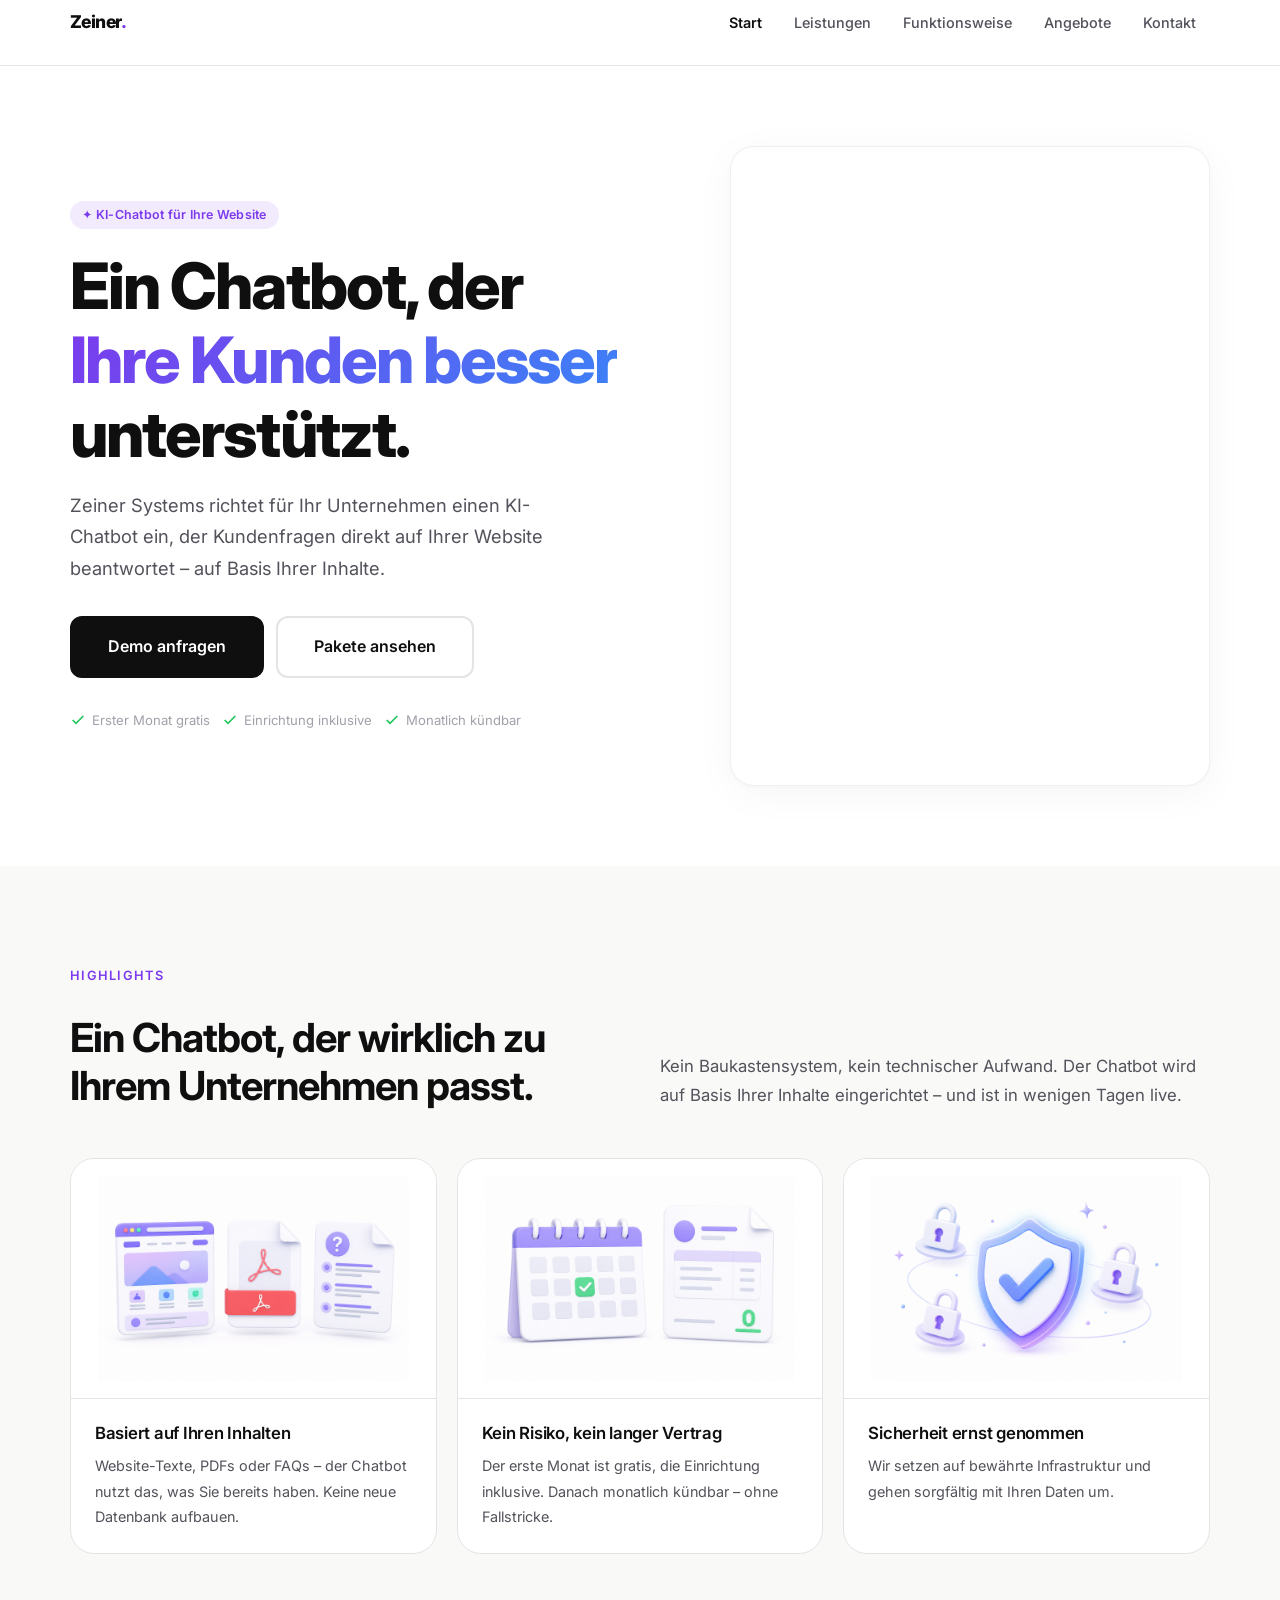
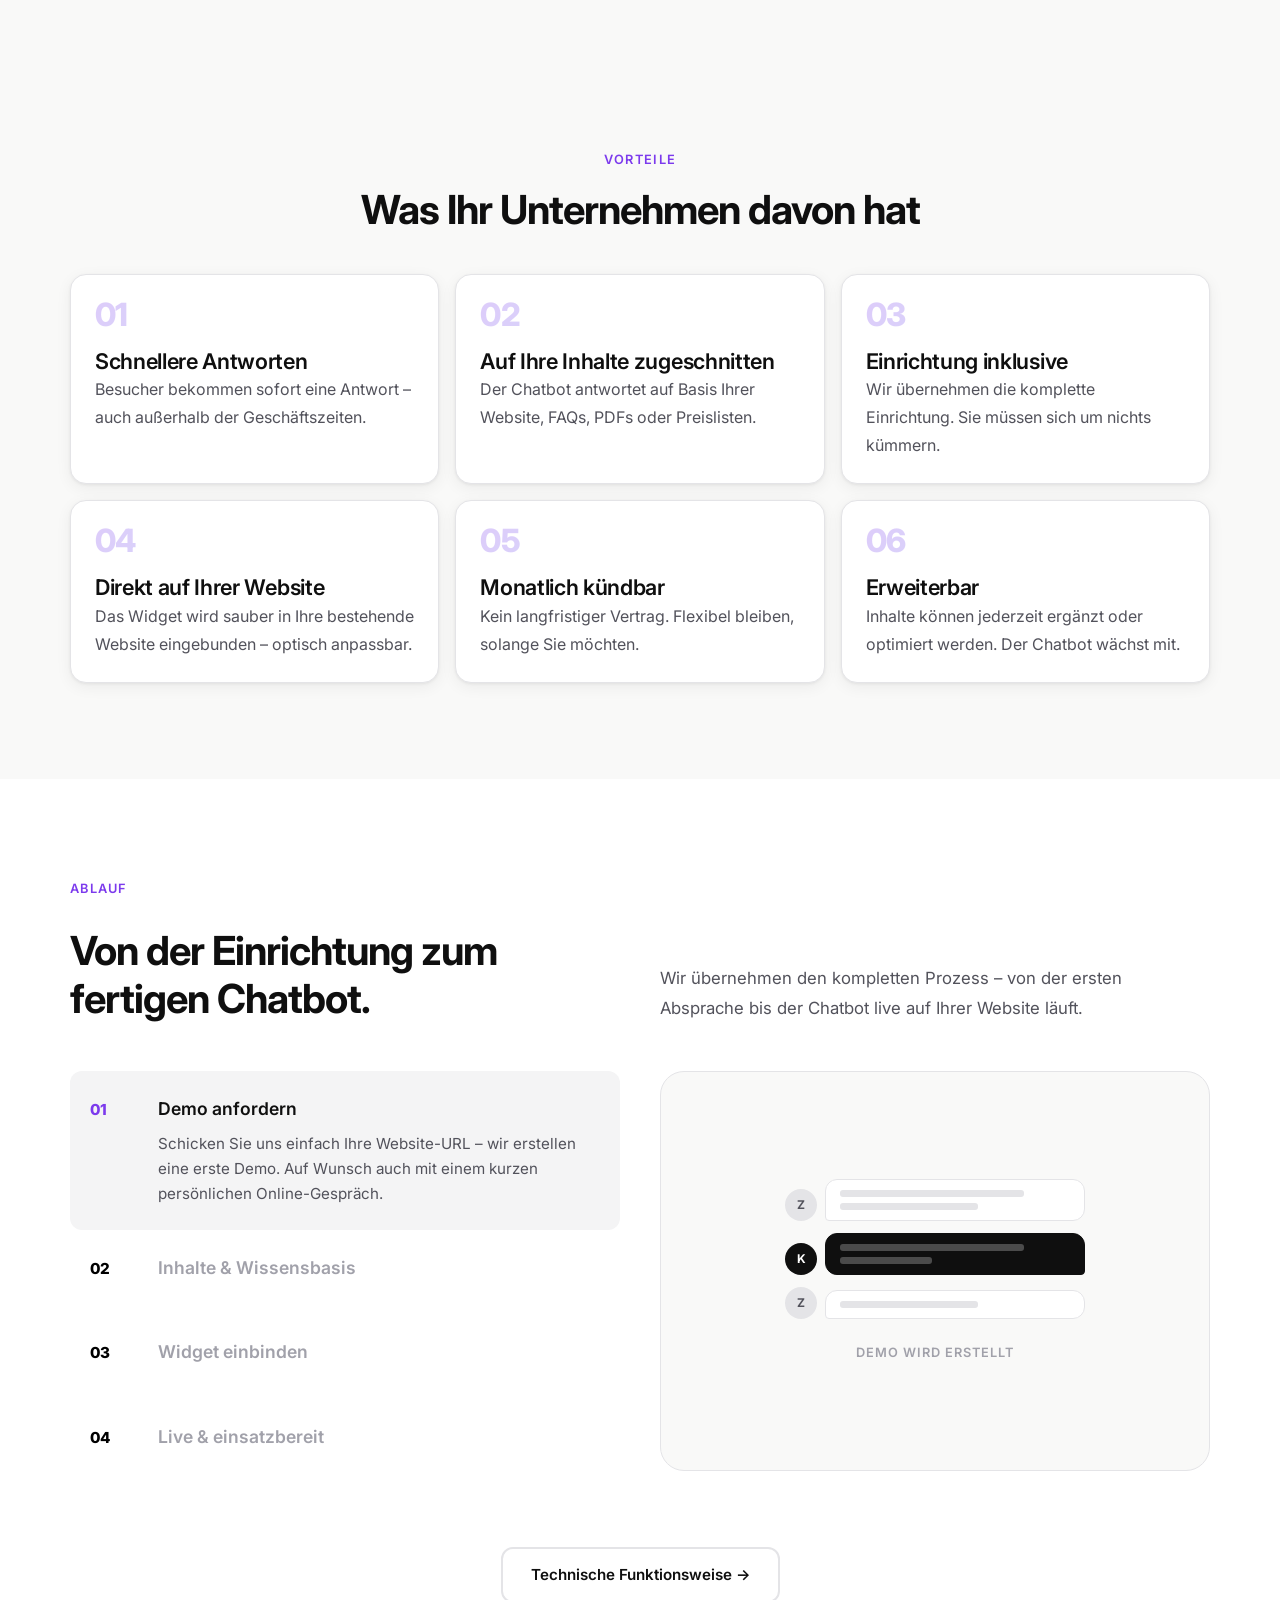
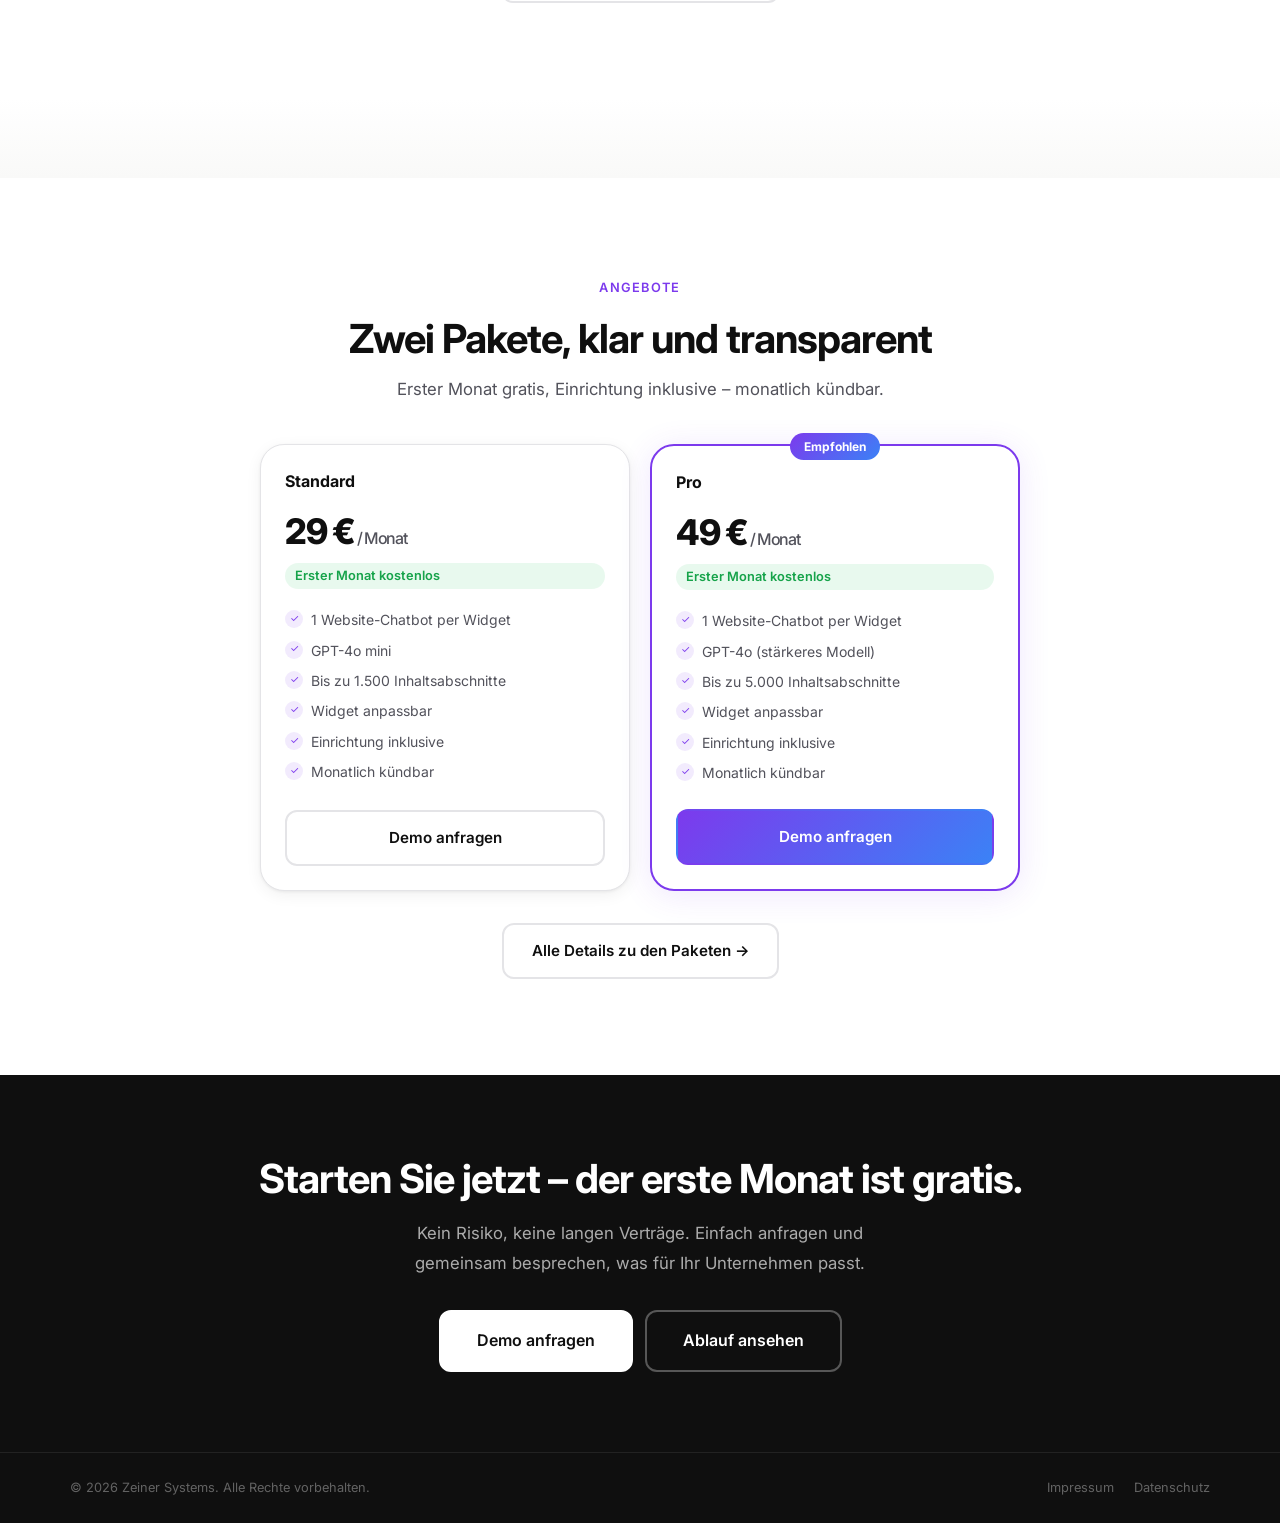
==== commit 24159a46: "new stuff" ====
--- a/index.html
+++ b/index.html
@@ -100,14 +100,15 @@
 
           <!-- Right: Visual -->
           <div class="hero-visual" aria-hidden="true">
-            <video
-              src="assets/animation-prototyp.MOV"
-              autoplay
-              loop
-              muted
-              playsinline
-              style="width:100%; border-radius: var(--radius-xl); display:block;"
-            ></video>
+            <div class="hero-video-wrap">
+              <video
+                src="assets/animation-prototyp.MOV"
+                autoplay
+                loop
+                muted
+                playsinline
+              ></video>
+            </div>
           </div>
 
         </div>
@@ -132,28 +133,8 @@
 
           <!-- Card 1: Ihre Inhalte -->
           <div class="highlight-card">
-            <div class="highlight-visual hl-visual-content" aria-hidden="true">
-              <div class="hl-sources">
-                <div class="hl-source-item">
-                  <span>🌐</span><span>Website</span>
-                </div>
-                <div class="hl-source-item">
-                  <span>📄</span><span>PDF</span>
-                </div>
-                <div class="hl-source-item">
-                  <span>❓</span><span>FAQ</span>
-                </div>
-              </div>
-              <div class="hl-arrow-row">
-                <div class="hl-arrow-line"></div>
-                <div class="hl-arrow-dot"></div>
-                <div class="hl-arrow-line"></div>
-              </div>
-              <div class="hl-chat-bubble">
-                <div class="hl-chat-dot"></div>
-                <div class="hl-chat-line short"></div>
-                <div class="hl-chat-line"></div>
-              </div>
+            <div class="highlight-visual" aria-hidden="true">
+              <img src="assets/card1HP.png" alt="" class="highlight-card-img" />
             </div>
             <div class="highlight-body">
               <h3>Basiert auf Ihren Inhalten</h3>
@@ -163,25 +144,8 @@
 
           <!-- Card 2: Kein Risiko -->
           <div class="highlight-card">
-            <div class="highlight-visual hl-visual-risk" aria-hidden="true">
-              <div class="hl-risk-price">
-                <span class="hl-risk-zero">0 €</span>
-                <span class="hl-risk-label">im ersten Monat</span>
-              </div>
-              <div class="hl-risk-items">
-                <div class="hl-risk-item">
-                  <svg width="13" height="13" viewBox="0 0 24 24" fill="none" stroke="#22c55e" stroke-width="2.5"><polyline points="20 6 9 17 4 12"></polyline></svg>
-                  Einrichtung inklusive
-                </div>
-                <div class="hl-risk-item">
-                  <svg width="13" height="13" viewBox="0 0 24 24" fill="none" stroke="#22c55e" stroke-width="2.5"><polyline points="20 6 9 17 4 12"></polyline></svg>
-                  Monatlich kündbar
-                </div>
-                <div class="hl-risk-item">
-                  <svg width="13" height="13" viewBox="0 0 24 24" fill="none" stroke="#22c55e" stroke-width="2.5"><polyline points="20 6 9 17 4 12"></polyline></svg>
-                  Kein langer Vertrag
-                </div>
-              </div>
+            <div class="highlight-visual" aria-hidden="true">
+              <img src="assets/card2HP.png" alt="" class="highlight-card-img" />
             </div>
             <div class="highlight-body">
               <h3>Kein Risiko, kein langer Vertrag</h3>
@@ -191,24 +155,8 @@
 
           <!-- Card 3: Sicherheit -->
           <div class="highlight-card">
-            <div class="highlight-visual hl-visual-security" aria-hidden="true">
-              <div class="hl-shield">
-                <svg width="40" height="40" viewBox="0 0 24 24" fill="none" stroke="rgba(255,255,255,0.9)" stroke-width="1.5"><path d="M12 22s8-4 8-10V5l-8-3-8 3v7c0 6 8 10 8 10z"/></svg>
-              </div>
-              <div class="hl-security-checks">
-                <div class="hl-security-item">
-                  <div class="hl-security-dot"></div>
-                  Auf Sicherheitslücken geprüft
-                </div>
-                <div class="hl-security-item">
-                  <div class="hl-security-dot"></div>
-                  Vertrauenswürdige Infrastruktur
-                </div>
-                <div class="hl-security-item">
-                  <div class="hl-security-dot"></div>
-                  Sorgfältiger Umgang mit Daten
-                </div>
-              </div>
+            <div class="highlight-visual" aria-hidden="true">
+              <img src="assets/card3HP.png" alt="" class="highlight-card-img" />
             </div>
             <div class="highlight-body">
               <h3>Sicherheit ernst genommen</h3>
@@ -230,32 +178,32 @@
 
         <div class="features-grid">
           <div class="card">
-            <div class="card-icon accent">💬</div>
+            <div class="feat-num">01</div>
             <h3>Schnellere Antworten</h3>
             <p>Besucher bekommen sofort eine Antwort – auch außerhalb der Geschäftszeiten.</p>
           </div>
           <div class="card">
-            <div class="card-icon accent">🎯</div>
+            <div class="feat-num">02</div>
             <h3>Auf Ihre Inhalte zugeschnitten</h3>
             <p>Der Chatbot antwortet auf Basis Ihrer Website, FAQs, PDFs oder Preislisten.</p>
           </div>
           <div class="card">
-            <div class="card-icon accent">⚙️</div>
+            <div class="feat-num">03</div>
             <h3>Einrichtung inklusive</h3>
             <p>Wir übernehmen die komplette Einrichtung. Sie müssen sich um nichts kümmern.</p>
           </div>
           <div class="card">
-            <div class="card-icon accent">📱</div>
+            <div class="feat-num">04</div>
             <h3>Direkt auf Ihrer Website</h3>
             <p>Das Widget wird sauber in Ihre bestehende Website eingebunden – optisch anpassbar.</p>
           </div>
           <div class="card">
-            <div class="card-icon accent">🔓</div>
+            <div class="feat-num">05</div>
             <h3>Monatlich kündbar</h3>
             <p>Kein langfristiger Vertrag. Flexibel bleiben, solange Sie möchten.</p>
           </div>
           <div class="card">
-            <div class="card-icon accent">📈</div>
+            <div class="feat-num">06</div>
             <h3>Erweiterbar</h3>
             <p>Inhalte können jederzeit ergänzt oder optimiert werden. Der Chatbot wächst mit.</p>
           </div>
@@ -285,8 +233,8 @@
             <button class="ps-step active" data-step="1" role="listitem" aria-pressed="true">
               <span class="ps-num">01</span>
               <div class="ps-step-body">
-                <span class="ps-step-title">Gespräch & Planung</span>
-                <p class="ps-step-desc">Kurzes Erstgespräch: Wir klären Ziele, typische Kundenfragen und welches Paket passt. Kein technisches Vorwissen nötig.</p>
+                <span class="ps-step-title">Demo anfordern</span>
+                <p class="ps-step-desc">Schicken Sie uns einfach Ihre Website-URL – wir erstellen eine erste Demo. Auf Wunsch auch mit einem kurzen persönlichen Online-Gespräch.</p>
               </div>
             </button>
 
@@ -343,7 +291,7 @@
                   </div>
                 </div>
               </div>
-              <div class="ps-vis-label">Erstgespräch</div>
+              <div class="ps-vis-label">Demo wird erstellt</div>
             </div>
 
             <!-- Visual 2: Inhalte -->
--- a/css/style.css
+++ b/css/style.css
@@ -178,6 +178,19 @@
 }
 .card-icon.accent { background: rgba(124,58,237,.1); }
 
+.feat-num {
+  font-size: 2rem;
+  font-weight: 800;
+  background: linear-gradient(135deg, #7c3aed 0%, #3b82f6 100%);
+  -webkit-background-clip: text;
+  -webkit-text-fill-color: transparent;
+  background-clip: text;
+  opacity: 0.25;
+  margin-bottom: var(--sp-4);
+  line-height: 1;
+  letter-spacing: -0.02em;
+}
+
 /* ── Navigation ───────────────────────────────────────────── */
 .nav {
   position: sticky;
@@ -316,11 +329,11 @@
     text-align: left;
   }
   .hero-text { flex: 1 1 0; min-width: 0; }
-  .hero-visual { flex: 0 0 46%; width: 46%; margin: 0; }
+  .hero-visual { flex: 0 0 42%; width: 42%; margin: 0; }
 }
 
 @media (min-width: 1200px) {
-  .hero-visual { flex: 0 0 48%; width: 48%; }
+  .hero-visual { flex: 0 0 44%; width: 44%; }
 }
 
 .hero-badge { margin-bottom: var(--sp-5); }
@@ -370,8 +383,24 @@
 /* Visual slot — swap out .chat-preview for a <video> or <img> when ready */
 .hero-visual {
   width: 100%;
-  max-width: 560px;
+  max-width: 480px;
   margin: 0 auto;
+}
+
+.hero-video-wrap {
+  border-radius: var(--radius-xl);
+  overflow: hidden;
+  box-shadow: inset 0 0 0 6px white, 0 8px 40px rgba(0,0,0,.04), 0 1px 4px rgba(0,0,0,.02);
+  border: 1px solid rgba(0,0,0,.06);
+  background: var(--white);
+  aspect-ratio: 3 / 4;
+  line-height: 0;
+}
+.hero-video-wrap video {
+  width: 100%;
+  height: 100%;
+  object-fit: cover;
+  display: block;
 }
 
 .chat-preview {
@@ -497,17 +526,22 @@
 
 /* Visual area — same height on all cards */
 .highlight-visual {
-  height: 200px;
-  background: var(--gray-50);
-  display: flex;
-  flex-direction: column;
+  height: 220px;
+  background: var(--white);
+  display: flex;
   align-items: center;
   justify-content: center;
-  gap: var(--sp-4);
-  padding: var(--sp-6);
+  padding: var(--sp-4);
   border-bottom: 1px solid var(--gray-100);
-}
-@media (min-width: 768px) { .highlight-visual { height: 220px; } }
+  overflow: hidden;
+}
+@media (min-width: 768px) { .highlight-visual { height: 240px; } }
+
+.highlight-card-img {
+  width: 100%;
+  height: 100%;
+  object-fit: contain;
+}
 
 .highlight-body {
   padding: var(--sp-6);
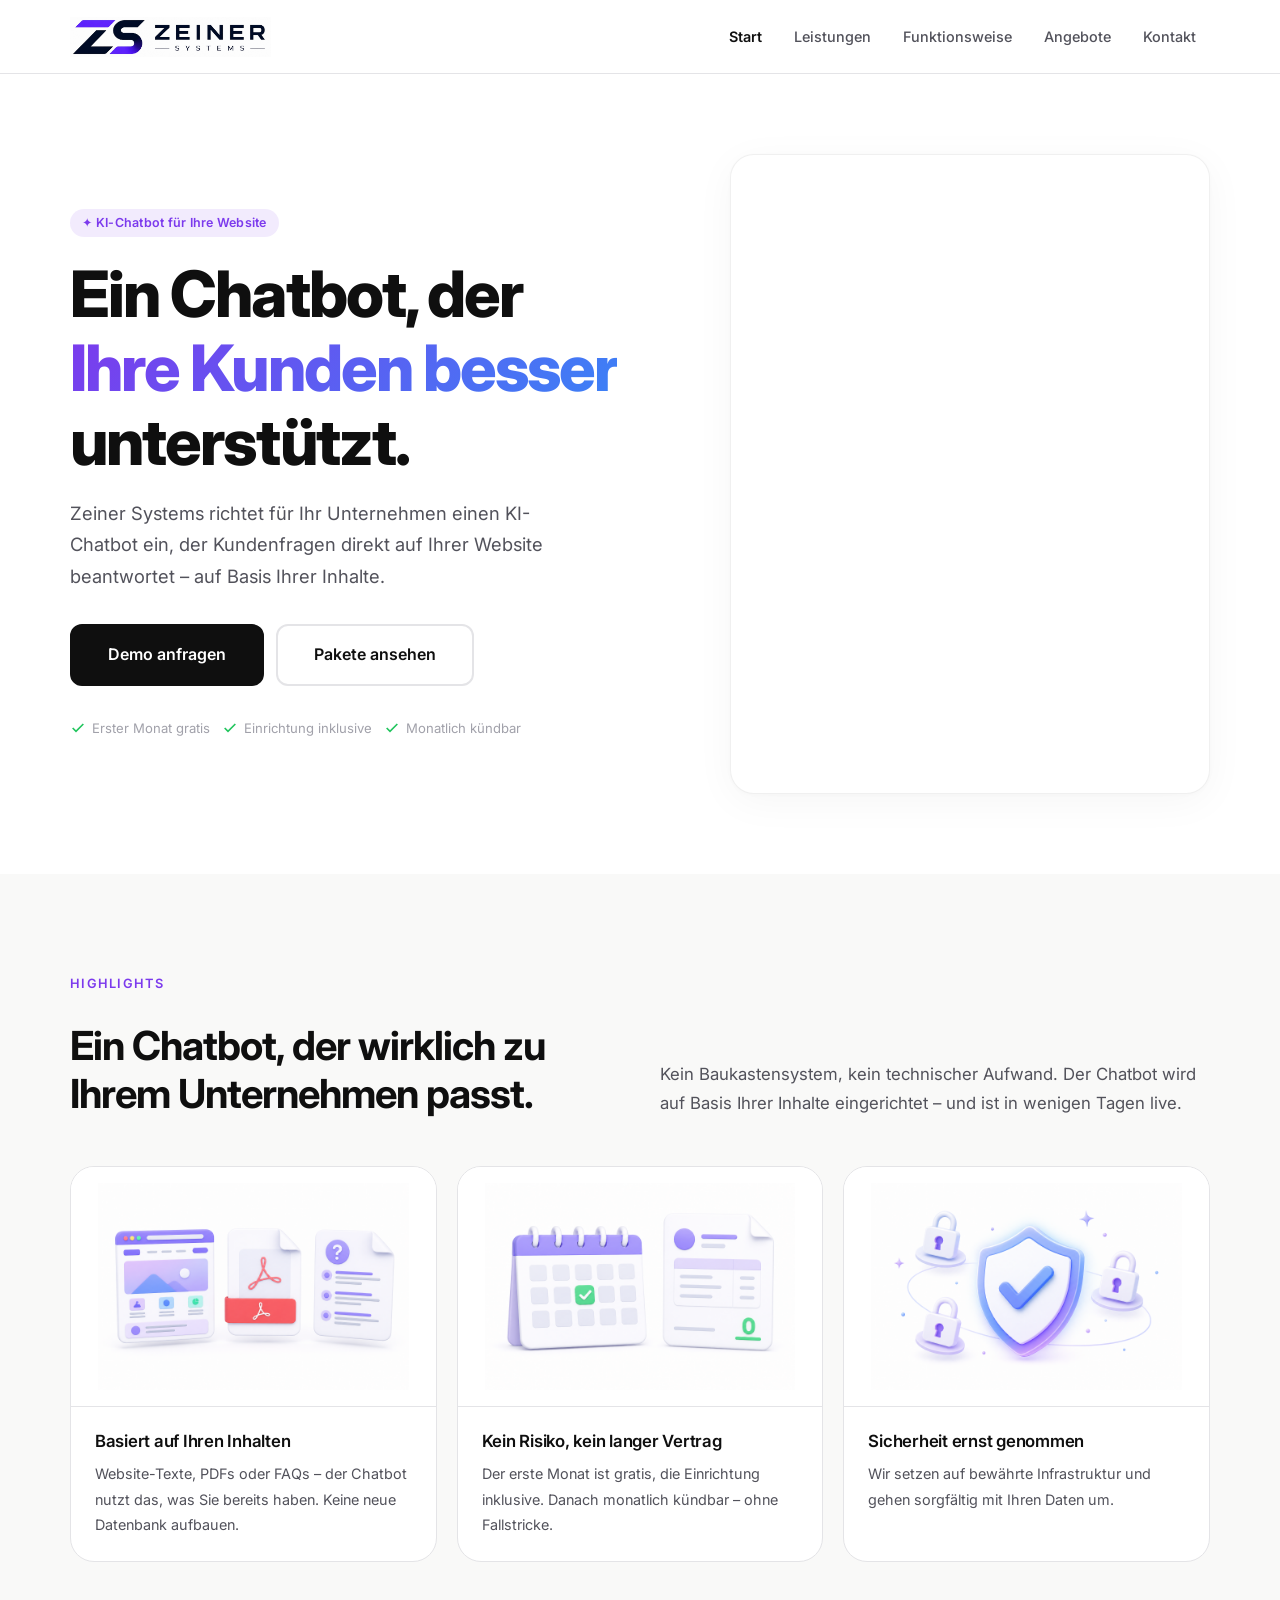
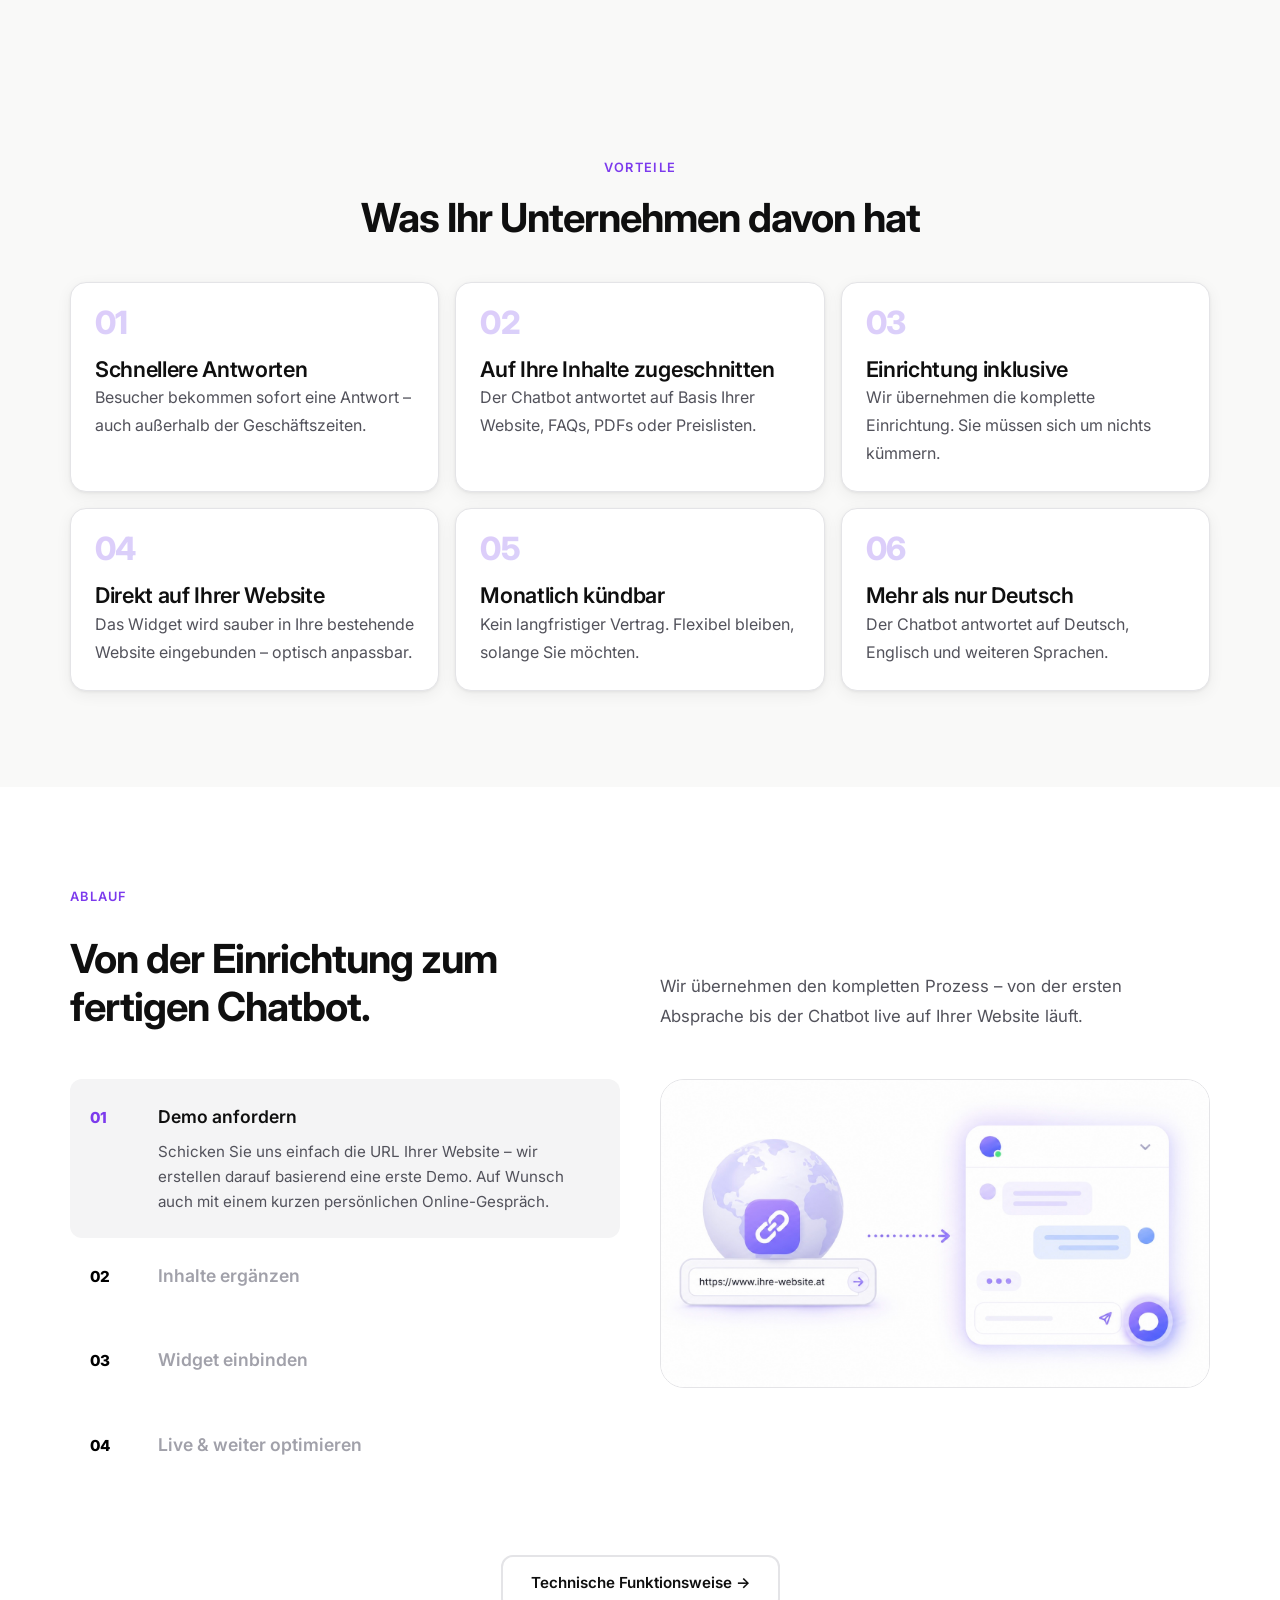
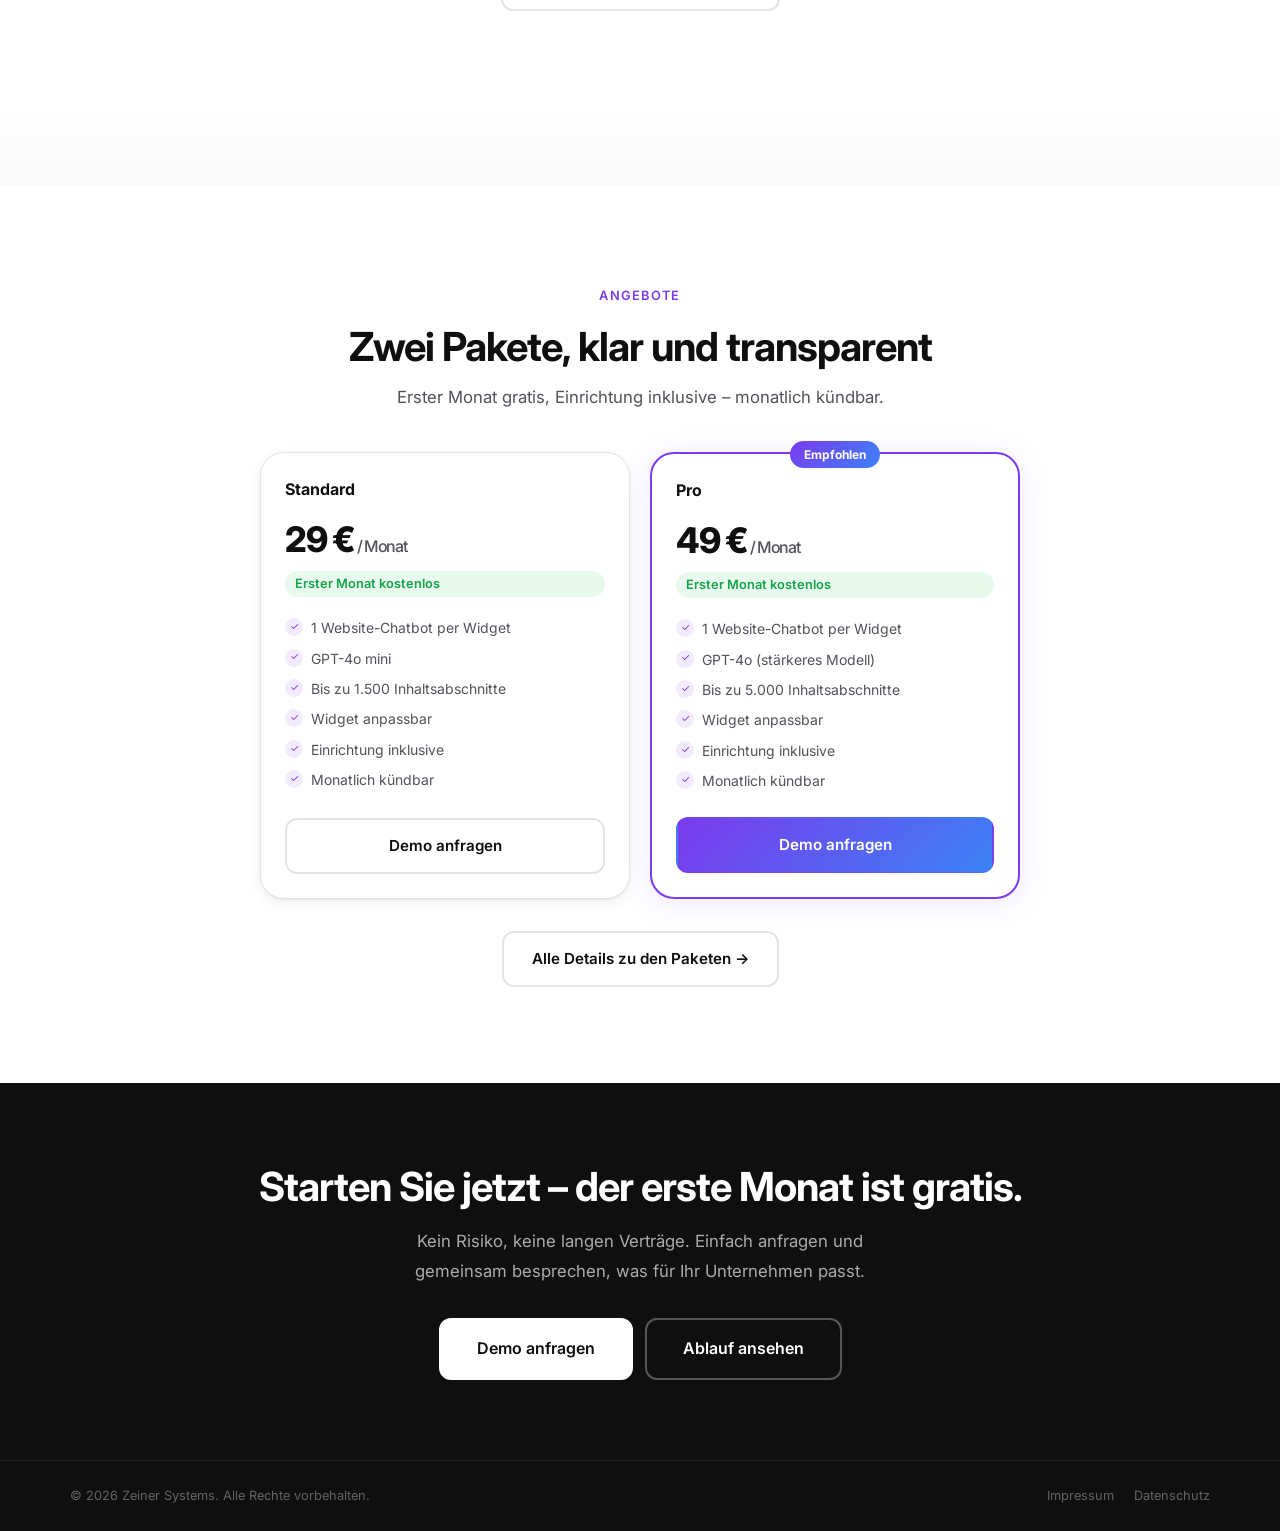
==== commit c0e4e9a4: "fixes" ====
--- a/index.html
+++ b/index.html
@@ -16,7 +16,7 @@
   <nav class="nav" role="navigation" aria-label="Hauptnavigation">
     <div class="container">
       <div class="nav-inner">
-        <a href="index.html" class="nav-logo">Zeiner<span>.</span></a>
+        <a href="index.html" class="nav-logo"><img src="assets/logo.final.png" alt="Zeiner Systems" class="nav-logo-img" /></a>
 
         <div class="nav-links" role="list">
           <a href="index.html" class="active" role="listitem">Start</a>
@@ -204,8 +204,8 @@
           </div>
           <div class="card">
             <div class="feat-num">06</div>
-            <h3>Erweiterbar</h3>
-            <p>Inhalte können jederzeit ergänzt oder optimiert werden. Der Chatbot wächst mit.</p>
+            <h3>Mehr als nur Deutsch</h3>
+            <p>Der Chatbot antwortet auf Deutsch, Englisch und weiteren Sprachen.</p>
           </div>
         </div>
       </div>
@@ -234,15 +234,15 @@
               <span class="ps-num">01</span>
               <div class="ps-step-body">
                 <span class="ps-step-title">Demo anfordern</span>
-                <p class="ps-step-desc">Schicken Sie uns einfach Ihre Website-URL – wir erstellen eine erste Demo. Auf Wunsch auch mit einem kurzen persönlichen Online-Gespräch.</p>
+                <p class="ps-step-desc">Schicken Sie uns einfach die URL Ihrer Website – wir erstellen darauf basierend eine erste Demo. Auf Wunsch auch mit einem kurzen persönlichen Online-Gespräch.</p>
               </div>
             </button>
 
             <button class="ps-step" data-step="2" role="listitem" aria-pressed="false">
               <span class="ps-num">02</span>
               <div class="ps-step-body">
-                <span class="ps-step-title">Inhalte & Wissensbasis</span>
-                <p class="ps-step-desc">Ihre Website, PDFs oder FAQs dienen als Grundlage. Wir pflegen die Inhalte ein und bauen die Wissensbasis auf.</p>
+                <span class="ps-step-title">Inhalte ergänzen</span>
+                <p class="ps-step-desc">Wer möchte, schickt uns weitere Unterlagen – PDFs, FAQs oder Preislisten per Mail. Je mehr wir wissen, desto besser wird der Chatbot.</p>
               </div>
             </button>
 
@@ -250,15 +250,15 @@
               <span class="ps-num">03</span>
               <div class="ps-step-body">
                 <span class="ps-step-title">Widget einbinden</span>
-                <p class="ps-step-desc">Das Chat-Widget wird in Ihre Website integriert und optisch angepasst. Sie sehen es vor dem Livegang.</p>
+                <p class="ps-step-desc">Das Chat-Widget wird in Ihre Website integriert und optisch angepasst. Sie sehen alles vor dem Livegang.</p>
               </div>
             </button>
 
             <button class="ps-step" data-step="4" role="listitem" aria-pressed="false">
               <span class="ps-num">04</span>
               <div class="ps-step-body">
-                <span class="ps-step-title">Live & einsatzbereit</span>
-                <p class="ps-step-desc">Nach Ihrer Freigabe geht der Chatbot live. Ab diesem Moment beantwortet er Kundenfragen direkt auf Ihrer Website.</p>
+                <span class="ps-step-title">Live & weiter optimieren</span>
+                <p class="ps-step-desc">Sobald der Chatbot live ist, beantwortet er Kundenfragen direkt auf Ihrer Website. Inhalte können jederzeit ergänzt werden.</p>
               </div>
             </button>
 
@@ -267,107 +267,17 @@
           <!-- Right: Visual Panel -->
           <div class="ps-visual-panel" aria-hidden="true">
 
-            <!-- Visual 1: Gespräch -->
             <div class="ps-visual active" data-visual="1">
-              <div class="ps-vis-conversation">
-                <div class="ps-vis-bubble left">
-                  <div class="ps-vis-avatar">Z</div>
-                  <div class="ps-vis-msg">
-                    <div class="ps-vis-line long"></div>
-                    <div class="ps-vis-line medium"></div>
-                  </div>
-                </div>
-                <div class="ps-vis-bubble right">
-                  <div class="ps-vis-msg dark">
-                    <div class="ps-vis-line long white"></div>
-                    <div class="ps-vis-line short white"></div>
-                  </div>
-                  <div class="ps-vis-avatar dark">K</div>
-                </div>
-                <div class="ps-vis-bubble left">
-                  <div class="ps-vis-avatar">Z</div>
-                  <div class="ps-vis-msg">
-                    <div class="ps-vis-line medium"></div>
-                  </div>
-                </div>
-              </div>
-              <div class="ps-vis-label">Demo wird erstellt</div>
-            </div>
-
-            <!-- Visual 2: Inhalte -->
+              <img src="assets/schritt1.png" alt="Demo anfordern" class="ps-visual-img" />
+            </div>
             <div class="ps-visual" data-visual="2">
-              <div class="ps-vis-sources-flow">
-                <div class="ps-vis-source-row">
-                  <div class="ps-vis-source-chip">🌐 Website</div>
-                  <div class="ps-vis-source-chip">📄 PDF</div>
-                  <div class="ps-vis-source-chip">❓ FAQ</div>
-                </div>
-                <div class="ps-vis-flow-arrow">
-                  <svg width="20" height="20" viewBox="0 0 24 24" fill="none" stroke="var(--gray-400)" stroke-width="2"><line x1="12" y1="5" x2="12" y2="19"></line><polyline points="19 12 12 19 5 12"></polyline></svg>
-                </div>
-                <div class="ps-vis-db">
-                  <div class="ps-vis-db-icon">
-                    <svg width="22" height="22" viewBox="0 0 24 24" fill="none" stroke="white" stroke-width="1.5"><ellipse cx="12" cy="5" rx="9" ry="3"></ellipse><path d="M21 12c0 1.66-4 3-9 3s-9-1.34-9-3"></path><path d="M3 5v14c0 1.66 4 3 9 3s9-1.34 9-3V5"></path></svg>
-                  </div>
-                  <span>Wissensbasis</span>
-                </div>
-              </div>
-              <div class="ps-vis-label">Inhalte werden eingepflegt</div>
-            </div>
-
-            <!-- Visual 3: Widget einbinden -->
+              <img src="assets/schritt2.png" alt="Inhalte ergänzen" class="ps-visual-img" />
+            </div>
             <div class="ps-visual" data-visual="3">
-              <div class="ps-vis-browser-embed">
-                <div class="ps-vis-browser-chrome">
-                  <div class="ps-vis-browser-dots">
-                    <span></span><span></span><span></span>
-                  </div>
-                  <div class="ps-vis-browser-urlbar"></div>
-                </div>
-                <div class="ps-vis-browser-content">
-                  <div class="ps-vis-page-lines">
-                    <div class="ps-vis-page-line xl"></div>
-                    <div class="ps-vis-page-line long"></div>
-                    <div class="ps-vis-page-line medium"></div>
-                    <div class="ps-vis-page-line short"></div>
-                  </div>
-                  <div class="ps-vis-widget-corner">
-                    <div class="ps-vis-widget-badge">Neu</div>
-                    <div class="ps-vis-widget-btn">
-                      <svg width="14" height="14" viewBox="0 0 24 24" fill="white"><path d="M20 2H4c-1.1 0-2 .9-2 2v18l4-4h14c1.1 0 2-.9 2-2V4c0-1.1-.9-2-2-2z"/></svg>
-                    </div>
-                  </div>
-                </div>
-              </div>
-              <div class="ps-vis-label">Widget wird eingebunden</div>
-            </div>
-
-            <!-- Visual 4: Live -->
+              <img src="assets/schritt3.png" alt="Widget einbinden" class="ps-visual-img" />
+            </div>
             <div class="ps-visual" data-visual="4">
-              <div class="ps-vis-live-chat">
-                <div class="ps-vis-live-header">
-                  <div class="ps-vis-live-status">
-                    <span class="ps-vis-live-dot"></span>
-                    Live
-                  </div>
-                  <span class="ps-vis-live-name">Ihr Chatbot</span>
-                </div>
-                <div class="ps-vis-live-msgs">
-                  <div class="ps-vis-live-msg bot">
-                    <div class="ps-vis-line medium"></div>
-                    <div class="ps-vis-line long"></div>
-                  </div>
-                  <div class="ps-vis-live-msg user">
-                    <div class="ps-vis-line short white"></div>
-                  </div>
-                  <div class="ps-vis-live-msg bot">
-                    <div class="ps-vis-line long"></div>
-                    <div class="ps-vis-line medium"></div>
-                    <div class="ps-vis-line short"></div>
-                  </div>
-                </div>
-              </div>
-              <div class="ps-vis-label">Chatbot beantwortet Fragen</div>
+              <img src="assets/schritt4.png" alt="Live & weiter optimieren" class="ps-visual-img" />
             </div>
 
           </div>
--- a/css/style.css
+++ b/css/style.css
@@ -43,7 +43,7 @@
   --shadow-card:  0 1px 3px rgba(0,0,0,.06), 0 4px 16px rgba(0,0,0,.06);
   --shadow-md:    0 4px 24px rgba(0,0,0,.10);
 
-  --nav-h:        66px;
+  --nav-h:        74px;
   --container:    1140px;
 
   --sp-1: 4px; --sp-2: 8px; --sp-3: 12px; --sp-4: 16px;
@@ -201,24 +201,32 @@
   backdrop-filter: blur(12px);
   -webkit-backdrop-filter: blur(12px);
   border-bottom: 1px solid var(--gray-100);
+  display: flex;
+  align-items: center;
+}
+.nav > .container {
+  height: 100%;
+  align-self: stretch;
+  display: flex;
+  align-items: center;
 }
 .nav-inner {
-  height: 100%;
+  width: 100%;
   display: flex;
   align-items: center;
   justify-content: space-between;
-  gap: var(--sp-4);
-  /* shifts content down to visually balance against the 1px border-bottom */
-  padding-top: 3px;
+  gap: var(--sp-2);
 }
 .nav-logo {
-  font-size: 1.1rem;
-  font-weight: 800;
-  letter-spacing: -0.03em;
-  color: var(--black);
   flex-shrink: 0;
-}
-.nav-logo span { color: var(--accent-from); }
+  display: flex;
+  align-items: center;
+}
+.nav-logo-img {
+  height: 40px;
+  width: auto;
+  display: block;
+}
 
 .nav-links {
   display: none;
@@ -777,16 +785,17 @@
   font-size: 0.95rem;
   color: var(--gray-600);
   line-height: 1.65;
-  /* hidden when inactive */
+  /* closed state – no transition here, close is handled instantly via JS */
   max-height: 0;
   overflow: hidden;
   opacity: 0;
-  transition: max-height 0.3s ease, opacity 0.25s ease;
   margin: 0;
 }
 .ps-step.active .ps-step-desc {
   max-height: 200px;
   opacity: 1;
+  /* smooth open animation */
+  transition: max-height 0.65s ease, opacity 0.5s ease;
 }
 
 /* Visual panel */
@@ -794,25 +803,24 @@
   background: var(--off-white);
   border: 1px solid var(--gray-100);
   border-radius: var(--radius-xl);
-  min-height: 180px;
+  aspect-ratio: 16 / 9;
+  width: 100%;
   display: flex;
   align-items: center;
   justify-content: center;
-  padding: var(--sp-6);
+  padding: 0;
   position: relative;
   overflow: hidden;
   order: -1;
 }
 @media (min-width: 768px) {
-  .ps-visual-panel {
-    min-height: 340px;
-    padding: var(--sp-8);
-    order: 0;
-  }
+  .ps-visual-panel { order: 0; }
 }
 @media (min-width: 900px) {
   .ps-visual-panel {
-    min-height: 400px;
+    position: sticky;
+    top: calc(var(--nav-h) + 32px);
+    align-self: start;
   }
 }
 
@@ -824,6 +832,13 @@
   width: 100%;
 }
 .ps-visual.active { display: flex; }
+
+.ps-visual-img {
+  width: 100%;
+  height: 100%;
+  object-fit: cover;
+  display: block;
+}
 
 .ps-placeholder {
   display: flex;
@@ -1417,18 +1432,31 @@
   gap: var(--sp-4);
   margin-top: var(--sp-6);
 }
-@media (min-width: 640px) { .requirements-grid { grid-template-columns: repeat(3, 1fr); } }
+@media (min-width: 640px) { .requirements-grid { grid-template-columns: repeat(2, 1fr); max-width: 720px; margin: 0 auto; } }
 
 .req-item {
   background: var(--white);
   border: 1px solid var(--gray-100);
+  border-radius: var(--radius-lg);
+  padding: var(--sp-8) var(--sp-6);
+  display: flex;
+  flex-direction: column;
+  align-items: center;
+  text-align: center;
+  gap: var(--sp-4);
+  box-shadow: var(--shadow-card);
+}
+.req-item-icon {
+  font-size: 1.75rem;
+  width: 52px;
+  height: 52px;
+  background: rgba(124,58,237,.08);
   border-radius: var(--radius-md);
-  padding: var(--sp-5);
-  display: flex;
-  align-items: flex-start;
-  gap: var(--sp-3);
-}
-.req-item-icon { font-size: 1.3rem; flex-shrink: 0; }
+  display: flex;
+  align-items: center;
+  justify-content: center;
+  flex-shrink: 0;
+}
 
 /* ── Funktionsweise ───────────────────────────────────────── */
 .flow-steps {
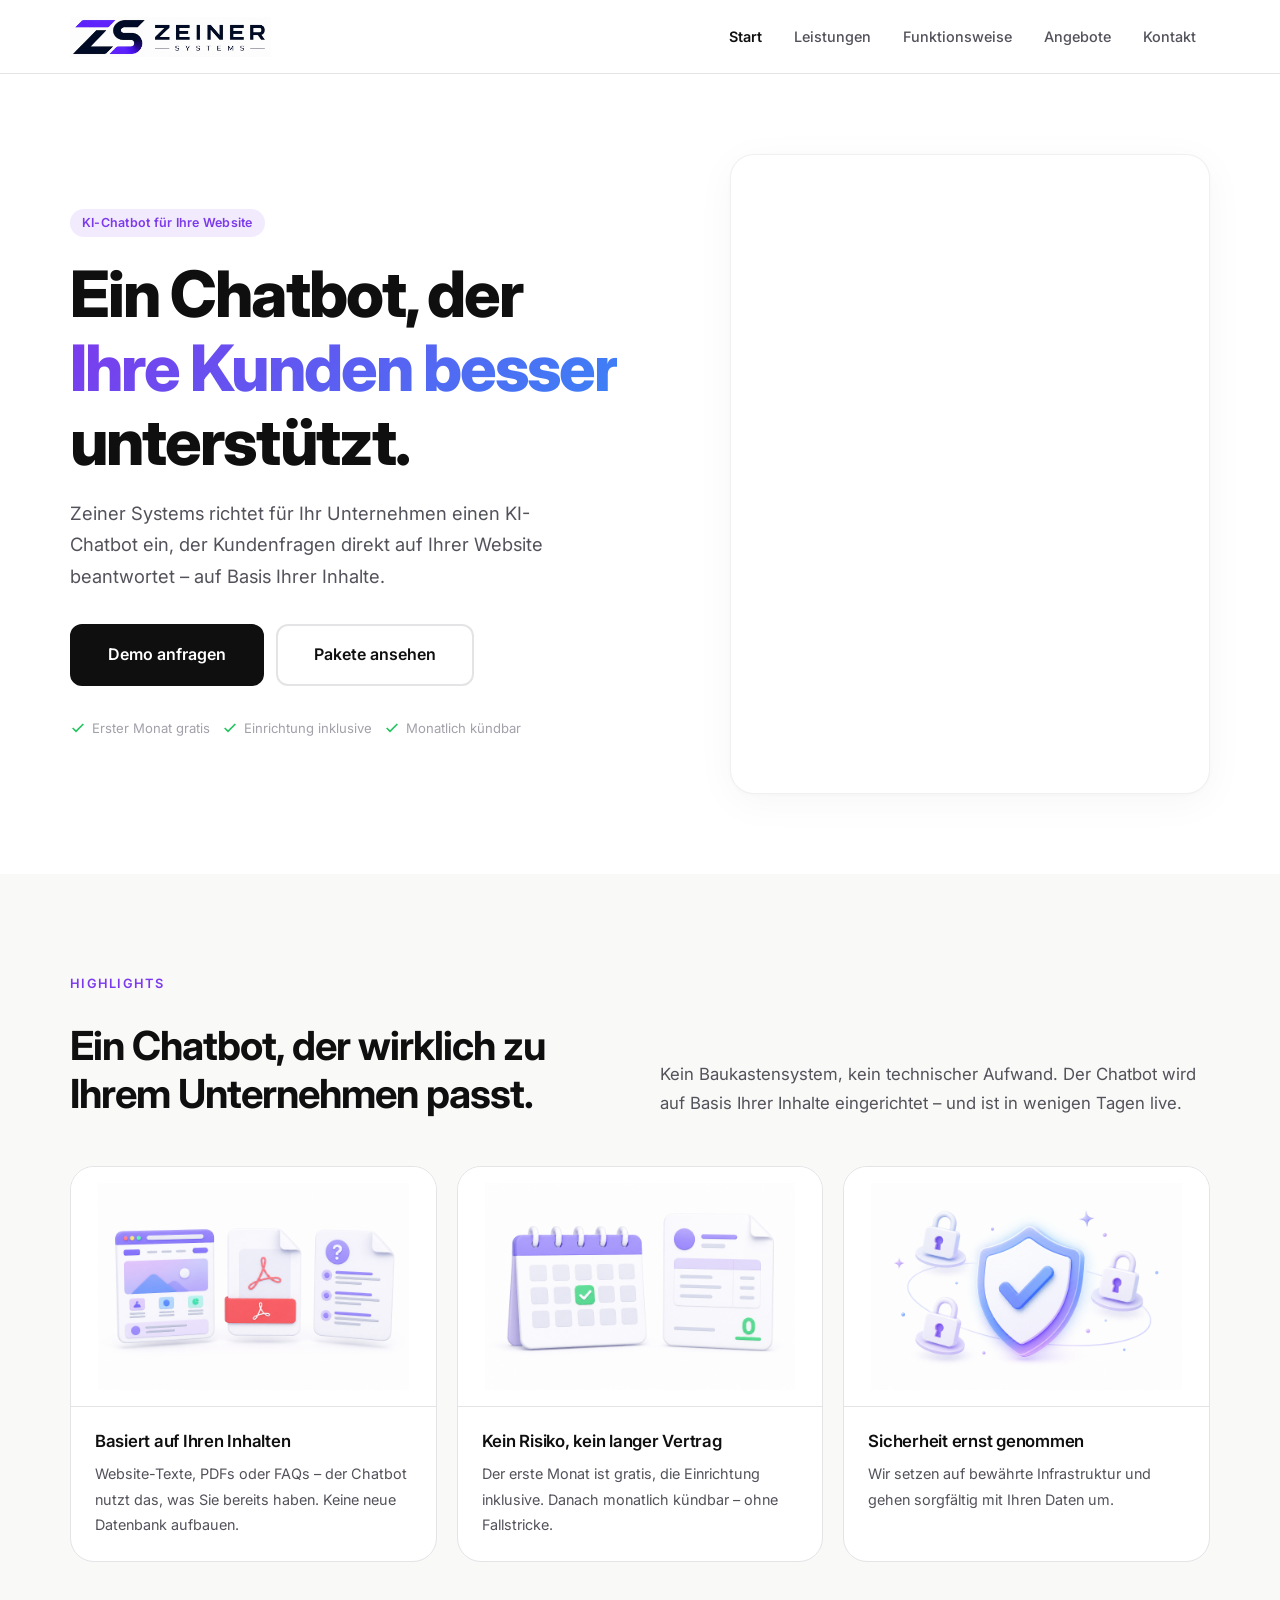
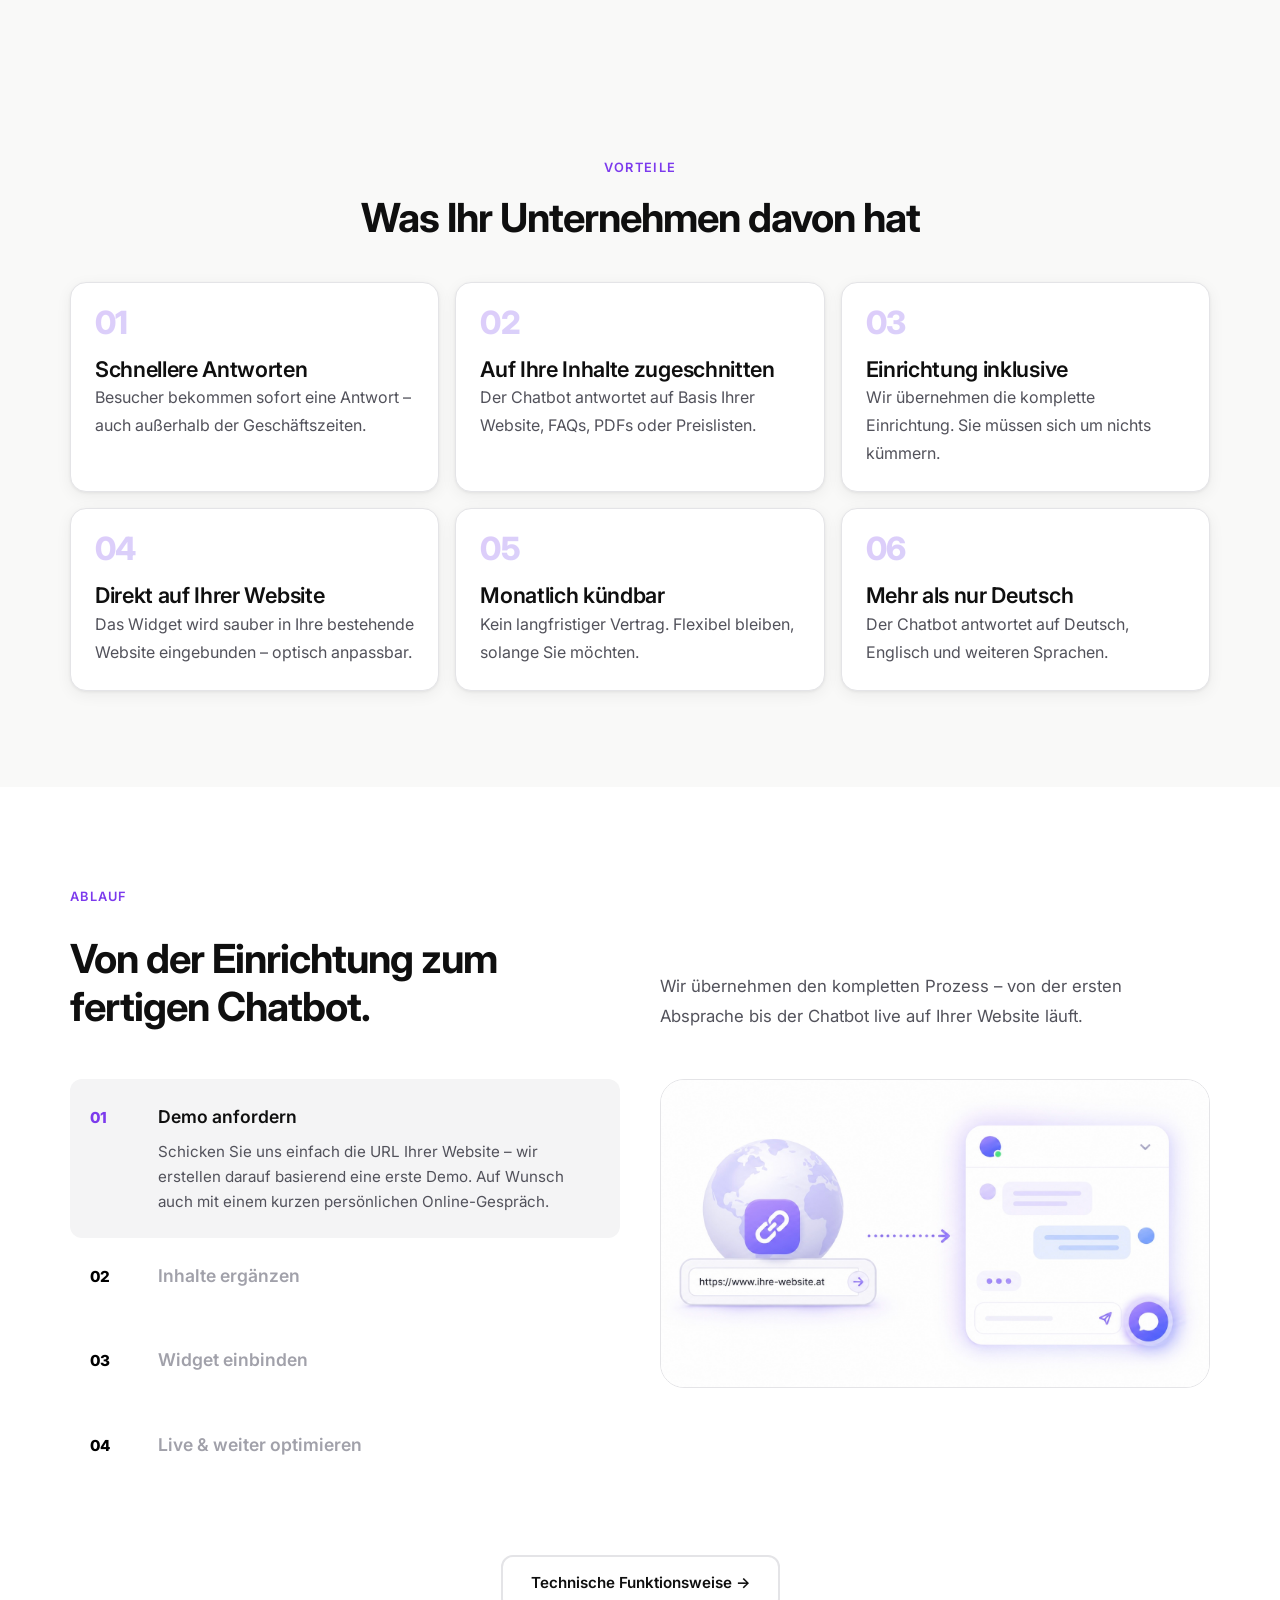
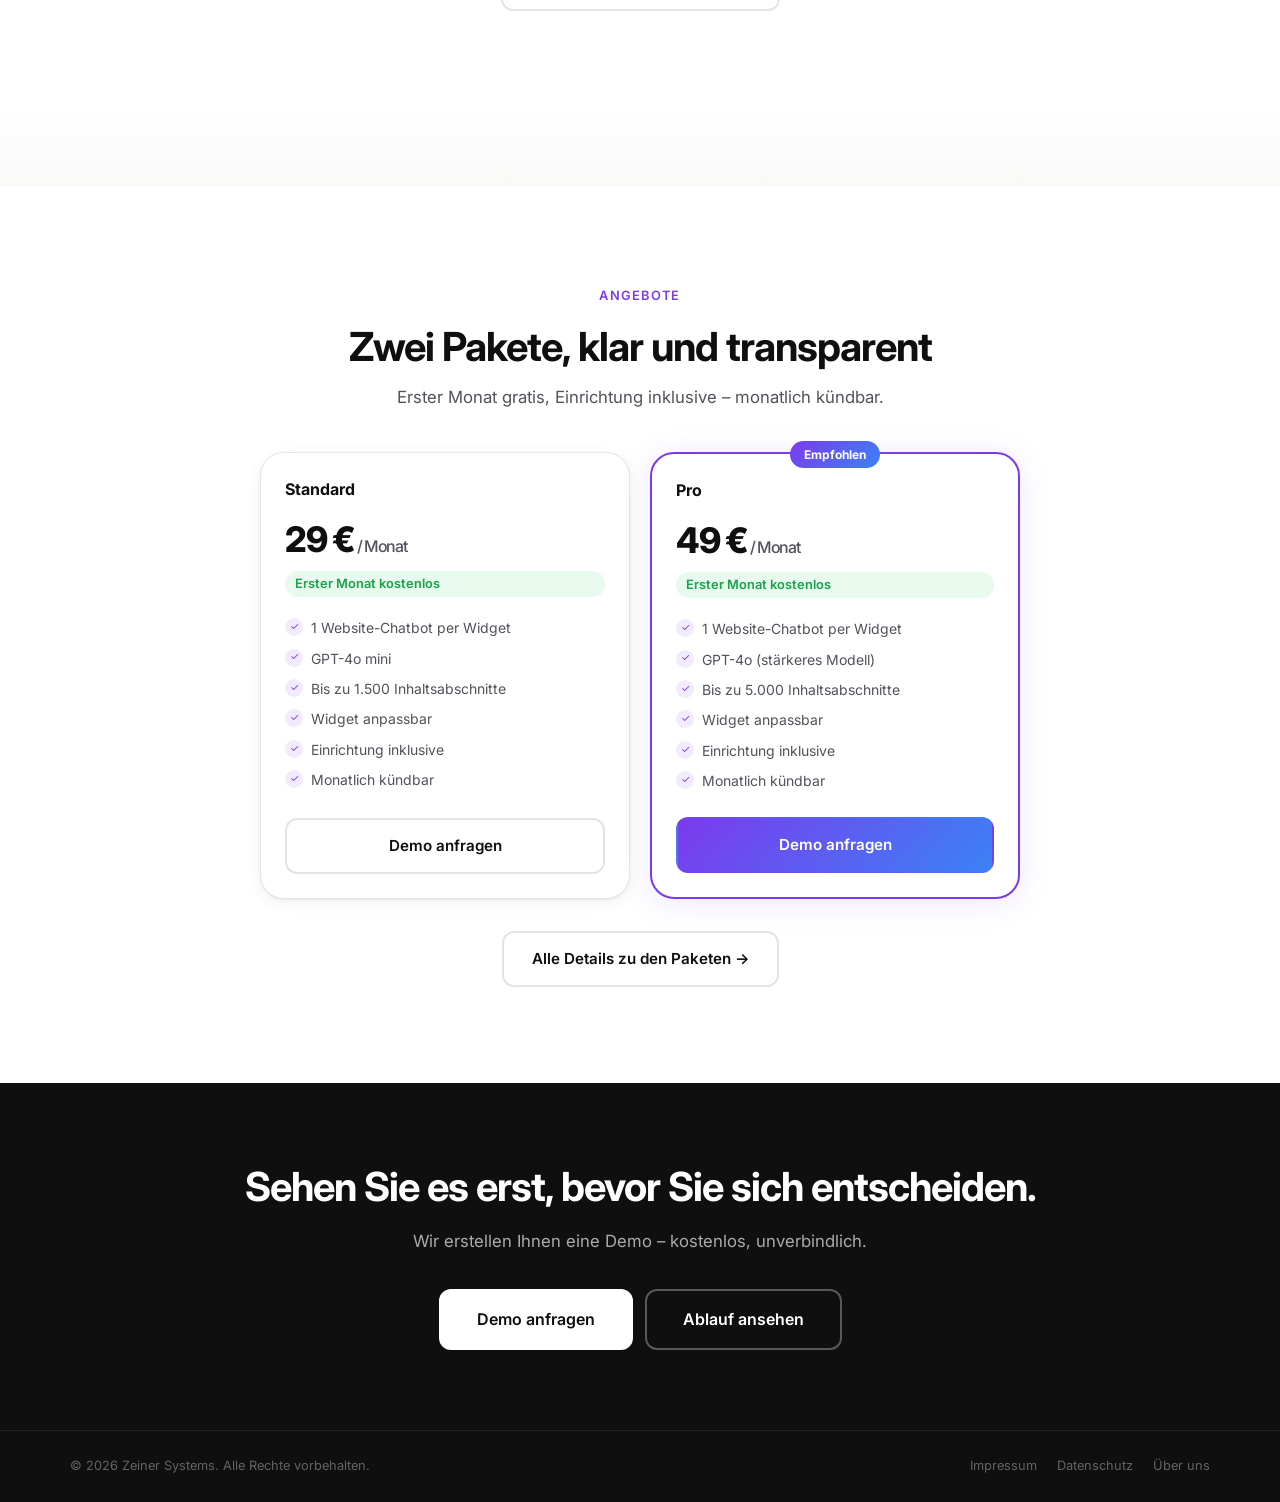
==== commit d25e7d82: "huge changes" ====
--- a/index.html
+++ b/index.html
@@ -47,6 +47,7 @@
     <a href="funktionsweise.html">Funktionsweise</a>
     <a href="angebote.html">Angebote</a>
     <a href="kontakt.html">Kontakt</a>
+    <a href="ueber-uns.html">Über uns</a>
     <div class="mobile-menu-cta">
       <a href="angebote.html" class="btn btn-outline btn-full">Pakete ansehen</a>
       <a href="kontakt.html" class="btn btn-primary btn-full">Kontakt aufnehmen</a>
@@ -63,7 +64,7 @@
           <!-- Left: Text -->
           <div class="hero-text">
             <div class="hero-badge">
-              <span class="badge badge-violet">✦ KI-Chatbot für Ihre Website</span>
+              <span class="badge badge-violet">KI-Chatbot für Ihre Website</span>
             </div>
 
             <h1>
@@ -382,8 +383,8 @@
     <!-- ── CTA Banner ─────────────────────────────────────── -->
     <section class="cta-banner">
       <div class="container">
-        <h2>Starten Sie jetzt – der erste Monat ist gratis.</h2>
-        <p>Kein Risiko, keine langen Verträge. Einfach anfragen und gemeinsam besprechen, was für Ihr Unternehmen passt.</p>
+        <h2>Sehen Sie es erst, bevor Sie sich entscheiden.</h2>
+        <p>Wir erstellen Ihnen eine Demo – kostenlos, unverbindlich.</p>
         <div class="cta-banner-actions">
           <a href="kontakt.html" class="btn btn-white btn-lg btn-full">Demo anfragen</a>
           <a href="leistungen.html" class="btn btn-outline-white btn-lg btn-full">Ablauf ansehen</a>
@@ -401,6 +402,7 @@
         <div class="footer-bottom-links">
           <a href="#">Impressum</a>
           <a href="#">Datenschutz</a>
+          <a href="ueber-uns.html">Über uns</a>
         </div>
       </div>
     </div>
--- a/css/style.css
+++ b/css/style.css
@@ -177,6 +177,7 @@
   font-size: 1.25rem;
 }
 .card-icon.accent { background: rgba(124,58,237,.1); }
+.card-icon.dark   { background: var(--accent-grad); padding: 10px; }
 
 .feat-num {
   font-size: 2rem;
@@ -1435,8 +1436,9 @@
 @media (min-width: 640px) { .requirements-grid { grid-template-columns: repeat(2, 1fr); max-width: 720px; margin: 0 auto; } }
 
 .req-item {
-  background: var(--white);
-  border: 1px solid var(--gray-100);
+  background: linear-gradient(var(--white), var(--white)) padding-box,
+              var(--accent-grad) border-box;
+  border: 2px solid transparent;
   border-radius: var(--radius-lg);
   padding: var(--sp-8) var(--sp-6);
   display: flex;
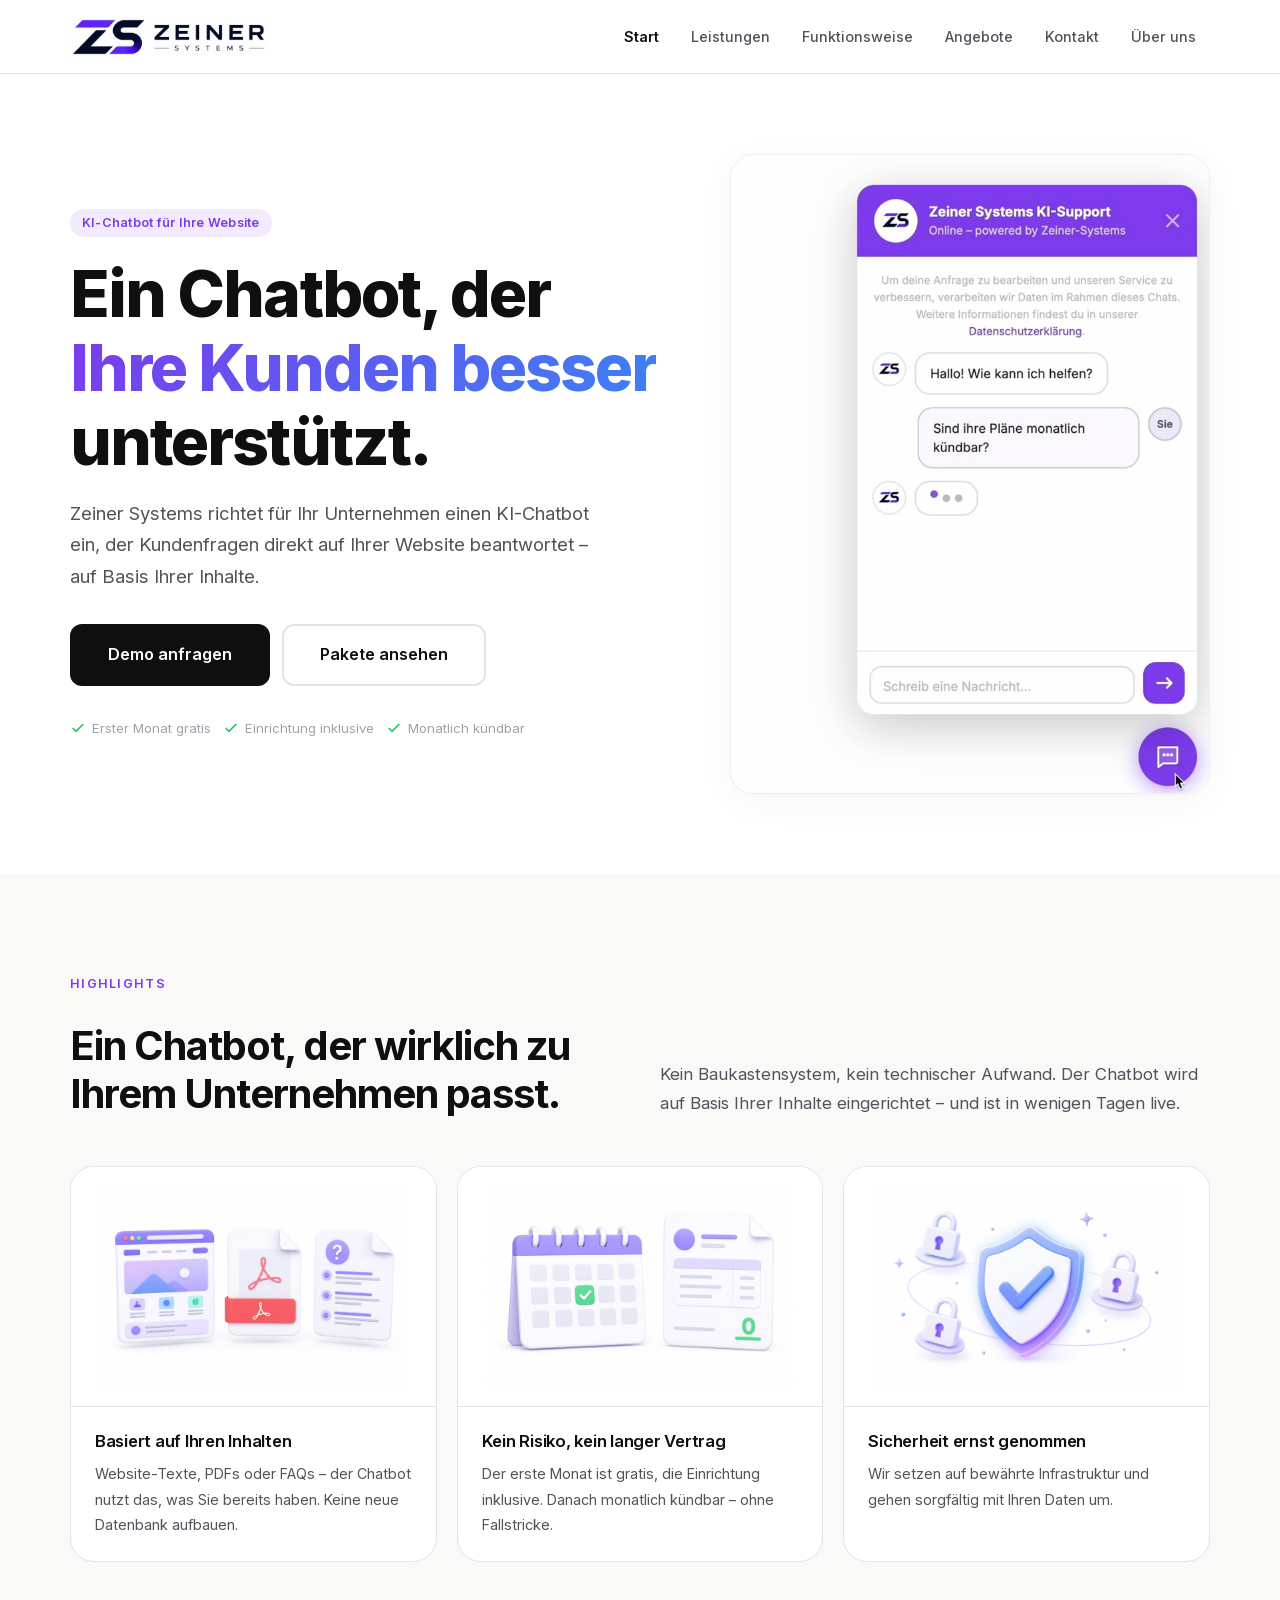
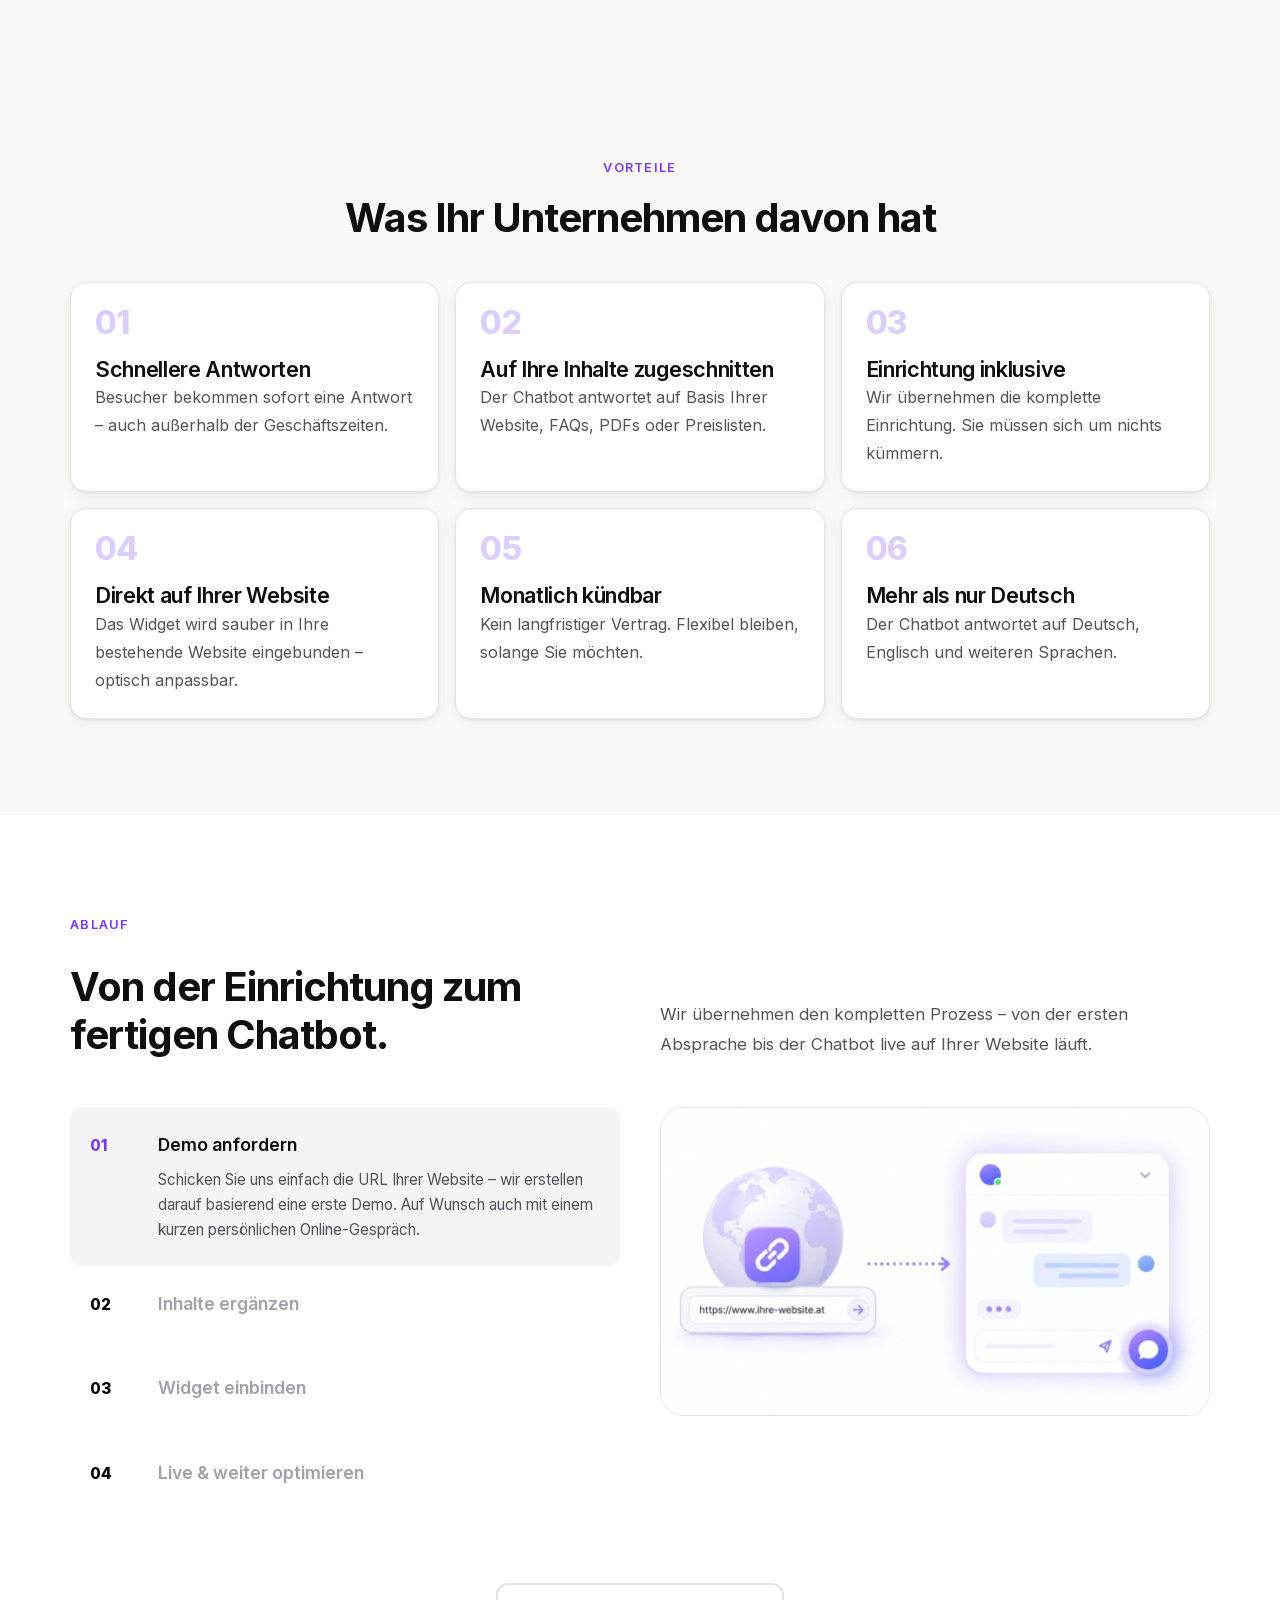
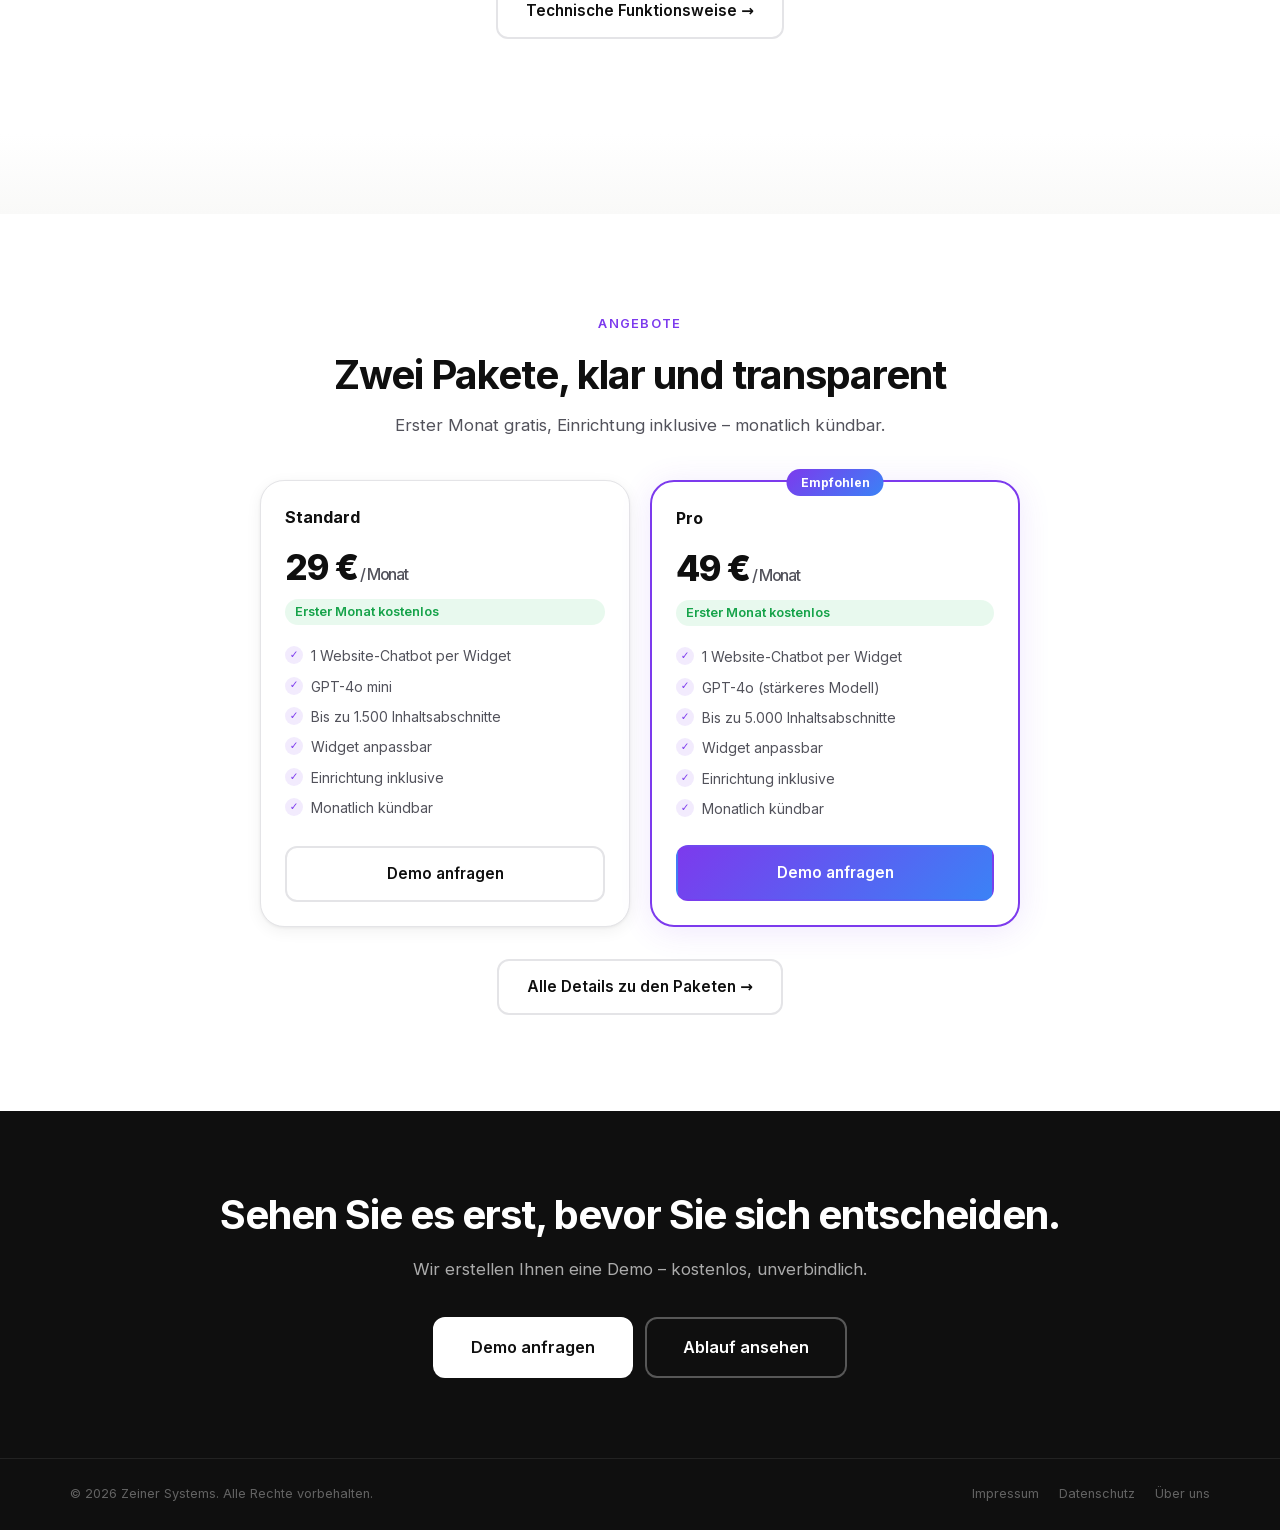
==== commit d9e751dc: "fable 5 overwork" ====
--- a/index.html
+++ b/index.html
@@ -5,9 +5,17 @@
   <meta name="viewport" content="width=device-width, initial-scale=1.0" />
   <title>Zeiner Systems – KI-Chatbot für Ihre Website</title>
   <meta name="description" content="Zeiner Systems richtet für Ihr Unternehmen einen KI-Chatbot ein, der Kundenfragen direkt auf Ihrer Website beantwortet. Einfach, professionell, monatlich kündbar." />
-  <link rel="preconnect" href="https://fonts.googleapis.com" />
-  <link rel="preconnect" href="https://fonts.gstatic.com" crossorigin />
-  <link href="https://fonts.googleapis.com/css2?family=Inter:wght@400;500;600;700;800&display=swap" rel="stylesheet" />
+  <link rel="icon" type="image/png" href="assets/favicon.png" />
+  <link rel="apple-touch-icon" href="assets/apple-touch-icon.png" />
+
+  <!-- Open Graph / Social Preview (og:image-URL nach Domain-Umzug anpassen) -->
+  <meta property="og:type" content="website" />
+  <meta property="og:site_name" content="Zeiner Systems" />
+  <meta property="og:title" content="Zeiner Systems – KI-Chatbot für Ihre Website" />
+  <meta property="og:description" content="Zeiner Systems richtet für Ihr Unternehmen einen KI-Chatbot ein, der Kundenfragen direkt auf Ihrer Website beantwortet. Einfach, professionell, monatlich kündbar." />
+  <meta property="og:image" content="https://dominikzeiner07-cell.github.io/zeinersystems-website.new/assets/og-image.jpg" />
+  <meta property="og:locale" content="de_AT" />
+  <meta name="twitter:card" content="summary_large_image" />
   <link rel="stylesheet" href="css/style.css" />
 </head>
 <body>
@@ -16,14 +24,15 @@
   <nav class="nav" role="navigation" aria-label="Hauptnavigation">
     <div class="container">
       <div class="nav-inner">
-        <a href="index.html" class="nav-logo"><img src="assets/logo.final.png" alt="Zeiner Systems" class="nav-logo-img" /></a>
-
-        <div class="nav-links" role="list">
-          <a href="index.html" class="active" role="listitem">Start</a>
-          <a href="leistungen.html" role="listitem">Leistungen</a>
-          <a href="funktionsweise.html" role="listitem">Funktionsweise</a>
-          <a href="angebote.html" role="listitem">Angebote</a>
-          <a href="kontakt.html" role="listitem">Kontakt</a>
+        <a href="index.html" class="nav-logo"><img src="assets/logo.final.png" alt="Zeiner Systems" width="601" height="120" class="nav-logo-img" /></a>
+
+        <div class="nav-links">
+          <a href="index.html" class="active">Start</a>
+          <a href="leistungen.html">Leistungen</a>
+          <a href="funktionsweise.html">Funktionsweise</a>
+          <a href="angebote.html">Angebote</a>
+          <a href="kontakt.html">Kontakt</a>
+          <a href="ueber-uns.html">Über uns</a>
         </div>
 
         <div class="nav-cta">
@@ -41,7 +50,7 @@
   </nav>
 
   <!-- ── Mobile Menu ──────────────────────────────────────── -->
-  <div class="mobile-menu" id="mobileMenu" role="dialog" aria-label="Mobilmenü">
+  <div class="mobile-menu" id="mobileMenu">
     <a href="index.html">Start</a>
     <a href="leistungen.html">Leistungen & Ablauf</a>
     <a href="funktionsweise.html">Funktionsweise</a>
@@ -103,7 +112,10 @@
           <div class="hero-visual" aria-hidden="true">
             <div class="hero-video-wrap">
               <video
-                src="assets/animation-prototyp.MOV"
+                src="assets/animation-prototyp.mp4"
+                poster="assets/animation-poster.jpg"
+                width="720"
+                height="960"
                 autoplay
                 loop
                 muted
@@ -135,7 +147,7 @@
           <!-- Card 1: Ihre Inhalte -->
           <div class="highlight-card">
             <div class="highlight-visual" aria-hidden="true">
-              <img src="assets/card1HP.png" alt="" class="highlight-card-img" />
+              <img src="assets/card1HP.jpg" alt="" width="800" height="533" loading="lazy" class="highlight-card-img" />
             </div>
             <div class="highlight-body">
               <h3>Basiert auf Ihren Inhalten</h3>
@@ -146,7 +158,7 @@
           <!-- Card 2: Kein Risiko -->
           <div class="highlight-card">
             <div class="highlight-visual" aria-hidden="true">
-              <img src="assets/card2HP.png" alt="" class="highlight-card-img" />
+              <img src="assets/card2HP.jpg" alt="" width="800" height="533" loading="lazy" class="highlight-card-img" />
             </div>
             <div class="highlight-body">
               <h3>Kein Risiko, kein langer Vertrag</h3>
@@ -157,7 +169,7 @@
           <!-- Card 3: Sicherheit -->
           <div class="highlight-card">
             <div class="highlight-visual" aria-hidden="true">
-              <img src="assets/card3HP.png" alt="" class="highlight-card-img" />
+              <img src="assets/card3HP.jpg" alt="" width="800" height="533" loading="lazy" class="highlight-card-img" />
             </div>
             <div class="highlight-body">
               <h3>Sicherheit ernst genommen</h3>
@@ -229,9 +241,9 @@
         <div class="ps-split">
 
           <!-- Left: Steps -->
-          <div class="ps-steps" role="list">
-
-            <button class="ps-step active" data-step="1" role="listitem" aria-pressed="true">
+          <div class="ps-steps">
+
+            <button class="ps-step active" data-step="1" aria-pressed="true">
               <span class="ps-num">01</span>
               <div class="ps-step-body">
                 <span class="ps-step-title">Demo anfordern</span>
@@ -239,7 +251,7 @@
               </div>
             </button>
 
-            <button class="ps-step" data-step="2" role="listitem" aria-pressed="false">
+            <button class="ps-step" data-step="2" aria-pressed="false">
               <span class="ps-num">02</span>
               <div class="ps-step-body">
                 <span class="ps-step-title">Inhalte ergänzen</span>
@@ -247,7 +259,7 @@
               </div>
             </button>
 
-            <button class="ps-step" data-step="3" role="listitem" aria-pressed="false">
+            <button class="ps-step" data-step="3" aria-pressed="false">
               <span class="ps-num">03</span>
               <div class="ps-step-body">
                 <span class="ps-step-title">Widget einbinden</span>
@@ -255,7 +267,7 @@
               </div>
             </button>
 
-            <button class="ps-step" data-step="4" role="listitem" aria-pressed="false">
+            <button class="ps-step" data-step="4" aria-pressed="false">
               <span class="ps-num">04</span>
               <div class="ps-step-body">
                 <span class="ps-step-title">Live & weiter optimieren</span>
@@ -269,16 +281,16 @@
           <div class="ps-visual-panel" aria-hidden="true">
 
             <div class="ps-visual active" data-visual="1">
-              <img src="assets/schritt1.png" alt="Demo anfordern" class="ps-visual-img" />
+              <img src="assets/schritt1.jpg" alt="Demo anfordern" width="1100" height="619" loading="lazy" class="ps-visual-img" />
             </div>
             <div class="ps-visual" data-visual="2">
-              <img src="assets/schritt2.png" alt="Inhalte ergänzen" class="ps-visual-img" />
+              <img src="assets/schritt2.jpg" alt="Inhalte ergänzen" width="1100" height="619" loading="lazy" class="ps-visual-img" />
             </div>
             <div class="ps-visual" data-visual="3">
-              <img src="assets/schritt3.png" alt="Widget einbinden" class="ps-visual-img" />
+              <img src="assets/schritt3.jpg" alt="Widget einbinden" width="1100" height="619" loading="lazy" class="ps-visual-img" />
             </div>
             <div class="ps-visual" data-visual="4">
-              <img src="assets/schritt4.png" alt="Live & weiter optimieren" class="ps-visual-img" />
+              <img src="assets/schritt4.jpg" alt="Live & weiter optimieren" width="1100" height="619" loading="lazy" class="ps-visual-img" />
             </div>
 
           </div>
@@ -292,7 +304,7 @@
     </section>
 
     <!-- Gradient transition: white → off-white -->
-    <div style="height: 80px; background: linear-gradient(to bottom, var(--white), var(--off-white)); margin-top: -1px;"></div>
+    <div class="section-fade"></div>
 
     <!-- ── Pricing Preview ───────────────────────────────── -->
     <section class="pricing-preview">
@@ -339,7 +351,7 @@
           </div>
 
           <!-- Pro -->
-          <div class="pricing-card featured" style="position:relative;">
+          <div class="pricing-card featured">
             <div class="pricing-card-badge">Empfohlen</div>
             <div class="pricing-card-name">Pro</div>
             <div class="pricing-card-price">49 €<span> / Monat</span></div>
@@ -409,5 +421,12 @@
   </footer>
 
   <script src="js/main.js"></script>
+
+  <!-- Chatbot Widget -->
+  <script>
+    window.CHATBOT_WIDGET_KEY = "09d710cf1a7bf41807ad0d36d79ad70b";
+    window.CHATBOT_API_BASE = "https://chatbot-backend-iqma.onrender.com";
+  </script>
+  <script src="https://dominikzeiner07-cell.github.io/chatbot-widget/widget.js" defer></script>
 </body>
 </html>
--- a/css/style.css
+++ b/css/style.css
@@ -2,6 +2,24 @@
    ZEINER SYSTEMS — Design System
    Mobile-first. Desktop via min-width breakpoints.
    ============================================================ */
+
+/* ── Fonts (lokal gehostet, Inter Variable 400–800) ───────── */
+@font-face {
+  font-family: 'Inter';
+  font-style: normal;
+  font-weight: 400 800;
+  font-display: swap;
+  src: url('../assets/fonts/inter-latin.woff2') format('woff2');
+  unicode-range: U+0000-00FF, U+0131, U+0152-0153, U+02BB-02BC, U+02C6, U+02DA, U+02DC, U+0304, U+0308, U+0329, U+2000-206F, U+20AC, U+2122, U+2191, U+2193, U+2212, U+2215, U+FEFF, U+FFFD;
+}
+@font-face {
+  font-family: 'Inter';
+  font-style: normal;
+  font-weight: 400 800;
+  font-display: swap;
+  src: url('../assets/fonts/inter-latin-ext.woff2') format('woff2');
+  unicode-range: U+0100-02BA, U+02BD-02C5, U+02C7-02CC, U+02CE-02D7, U+02DD-02FF, U+0304, U+0308, U+0329, U+1D00-1DBF, U+1E00-1E9F, U+1EF2-1EFF, U+2020, U+20A0-20AB, U+20AD-20C0, U+2113, U+2C60-2C7F, U+A720-A7FF;
+}
 
 /* ── Reset & Box-Model ────────────────────────────────────── */
 *, *::before, *::after { box-sizing: border-box; margin: 0; padding: 0; }
@@ -1673,3 +1691,99 @@
   line-height: 1.7;
 }
 .faq-answer.open { display: block; }
+
+/* ============================================================
+   Komponenten (aus Inline-Styles konsolidiert)
+   ============================================================ */
+
+/* ── Utilities ────────────────────────────────────────────── */
+.bg-white { background: var(--white); }
+.bg-off-white { background: var(--off-white); }
+.mb-6 { margin-bottom: var(--sp-6); }
+.required { color: var(--accent-from); }
+.text-note { font-size: 0.875rem; color: var(--gray-400); }
+.text-note a { color: var(--accent-from); text-decoration: underline; }
+
+/* Weicher Übergang zwischen weißen und off-white Sections */
+.section-fade { height: 80px; background: linear-gradient(to bottom, var(--white), var(--off-white)); margin-top: -1px; }
+
+/* ── Zentrierter Page-Hero ────────────────────────────────── */
+.page-hero.centered { text-align: center; }
+.page-hero.centered .section-label { justify-content: center; }
+.page-hero.centered p { margin: var(--sp-4) auto 0; max-width: 520px; }
+
+/* ── Info-Box (Hinweis-Kästen) ────────────────────────────── */
+.info-box { background: var(--gray-50); border: 1px solid var(--gray-100); border-radius: var(--radius-md); padding: var(--sp-5) var(--sp-6); }
+.info-box.on-gray { background: var(--white); }
+.info-box p { font-size: 0.875rem; color: var(--gray-600); margin: 0; }
+.info-box strong { color: var(--black); }
+
+/* ── Tech-Stack-Liste (Funktionsweise) ────────────────────── */
+.tech-list { display: grid; grid-template-columns: 1fr; gap: var(--sp-4); }
+.tech-item { display: flex; align-items: flex-start; gap: var(--sp-4); padding: var(--sp-5); background: var(--gray-50); border: 1px solid var(--gray-100); border-radius: var(--radius-md); }
+.tech-item-icon { width: 44px; height: 44px; border-radius: var(--radius-sm); background: var(--black); display: flex; align-items: center; justify-content: center; flex-shrink: 0; padding: 10px; }
+.tech-item h3 { font-size: 1rem; margin-bottom: 4px; }
+.tech-item p { font-size: 0.875rem; }
+
+/* ── Pricing: Detail-Karten (Angebote) ────────────────────── */
+.pricing-card.featured, .pricing-full-card.featured { position: relative; }
+.pricing-full-card .pricing-card-name { font-size: 1.1rem; margin-bottom: var(--sp-2); }
+.pricing-full-card .pricing-card-sub { margin-bottom: 0; margin-top: var(--sp-1); }
+.pricing-full-features { display: flex; flex-direction: column; gap: var(--sp-3); margin-bottom: var(--sp-8); flex: 1; }
+.pricing-full-features strong { font-size: 0.9rem; color: var(--black); }
+.pricing-full-features p { font-size: 0.8rem; margin-top: 2px; }
+
+/* ── Vergleichstabelle (Angebote) ─────────────────────────── */
+.compare-scroll { max-width: 680px; margin: 0 auto; overflow-x: auto; }
+.compare-table { width: 100%; border-collapse: collapse; font-size: 0.9rem; }
+.compare-table thead tr { border-bottom: 2px solid var(--gray-100); }
+.compare-table th { padding: var(--sp-3) var(--sp-4); text-align: center; font-weight: 700; color: var(--black); }
+.compare-table th:first-child { text-align: left; color: var(--gray-600); font-weight: 600; font-size: 0.8rem; text-transform: uppercase; letter-spacing: 0.05em; }
+.compare-table th:last-child { color: var(--accent-from); }
+.compare-table tbody tr { border-bottom: 1px solid var(--gray-100); }
+.compare-table tbody tr:last-child { border-bottom: none; }
+.compare-table tbody tr:nth-child(odd) { background: var(--white); }
+.compare-table td { padding: var(--sp-4); text-align: center; }
+.compare-table td:first-child { text-align: left; color: var(--gray-600); }
+.compare-table td.pro { color: var(--accent-from); }
+.compare-sub { display: block; font-size: 0.75rem; color: var(--gray-400); font-weight: 400; margin-top: 2px; }
+
+/* ── Kontakt: Ablauf-Box & Formular-Details ───────────────── */
+.contact-section { padding: var(--sp-16) 0 var(--sp-20); background: var(--white); }
+.next-steps { margin-top: var(--sp-8); padding: var(--sp-5); background: var(--off-white); border: 1px solid var(--gray-100); border-radius: var(--radius-md); }
+.next-steps h3 { font-size: 0.9rem; font-weight: 700; margin-bottom: var(--sp-4); color: var(--black); }
+.next-steps ul { display: flex; flex-direction: column; gap: var(--sp-3); }
+.next-steps li { display: flex; gap: var(--sp-3); font-size: 0.875rem; color: var(--gray-600); }
+.step-num { width: 22px; height: 22px; border-radius: 50%; background: var(--black); color: var(--white); font-size: 0.7rem; font-weight: 700; display: flex; align-items: center; justify-content: center; flex-shrink: 0; margin-top: 1px; }
+.form-footnote { font-size: 0.78rem; color: var(--gray-400); text-align: center; margin-top: var(--sp-4); }
+.form-success p { color: var(--gray-600); font-size: 0.95rem; }
+.form-success .btn { margin-top: var(--sp-6); }
+.form-error { display: none; margin-top: var(--sp-4); padding: var(--sp-4); background: #fef2f2; border: 1px solid #fecaca; border-radius: var(--radius-sm); }
+.form-error p { font-size: 0.875rem; color: #b91c1c; margin: 0; }
+.form-error a { color: #b91c1c; text-decoration: underline; }
+
+/* ── Über uns ─────────────────────────────────────────────── */
+.about-top { display: grid; grid-template-columns: 1fr; gap: var(--sp-8); align-items: center; margin-bottom: var(--sp-12); }
+.about-photo { order: -1; max-width: 260px; margin: 0 auto; }
+.about-photo img { width: 100%; border-radius: var(--radius-lg); display: block; }
+.about-text p { font-size: 1.0625rem; line-height: 1.75; color: var(--gray-600); }
+.about-text p + p { margin-top: var(--sp-4); }
+.about-text h2 { margin-bottom: var(--sp-5); }
+.about-blocks { display: grid; grid-template-columns: 1fr; gap: var(--sp-5); }
+.about-block { background: var(--off-white); border-radius: var(--radius-lg); padding: var(--sp-8); }
+.about-block h3 { font-size: 1.125rem; margin-bottom: var(--sp-4); }
+.about-block p { font-size: 0.9375rem; line-height: 1.75; color: var(--gray-600); }
+.about-cta { margin-top: var(--sp-12); display: flex; gap: var(--sp-3); flex-wrap: wrap; }
+@media (min-width: 768px) {
+  .about-top { grid-template-columns: 1fr 300px; gap: var(--sp-16); margin-bottom: var(--sp-16); }
+  .about-photo { order: 0; max-width: none; margin: 0; }
+  .about-blocks { grid-template-columns: 1fr 1fr; gap: var(--sp-8); }
+}
+
+/* ── 404 ──────────────────────────────────────────────────── */
+.error-hero { min-height: 55vh; display: flex; align-items: center; }
+.error-actions { margin-top: var(--sp-8); display: flex; gap: var(--sp-3); justify-content: center; flex-wrap: wrap; }
+
+/* ── Leistungen: Voraussetzungen ──────────────────────────── */
+.req-item h3 { font-size: 1rem; margin-bottom: 4px; }
+.req-item p { font-size: 0.875rem; }
